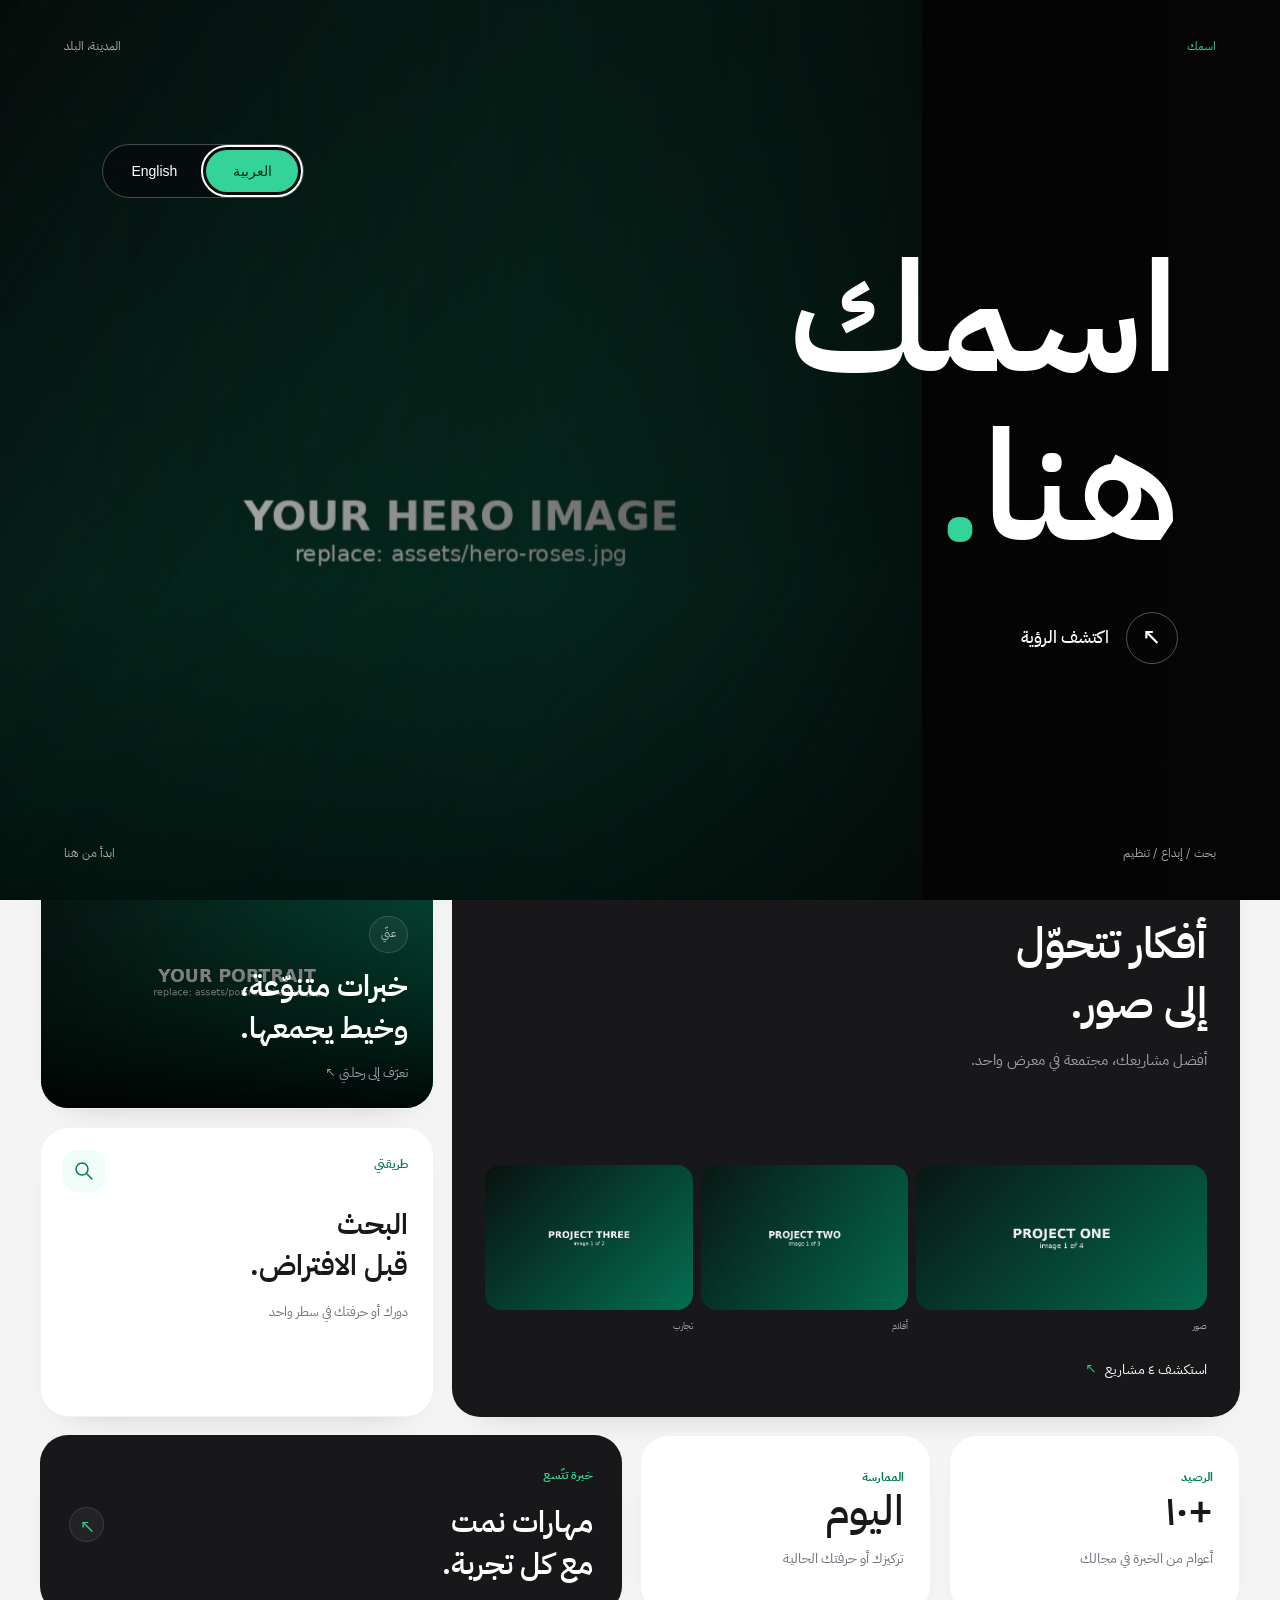
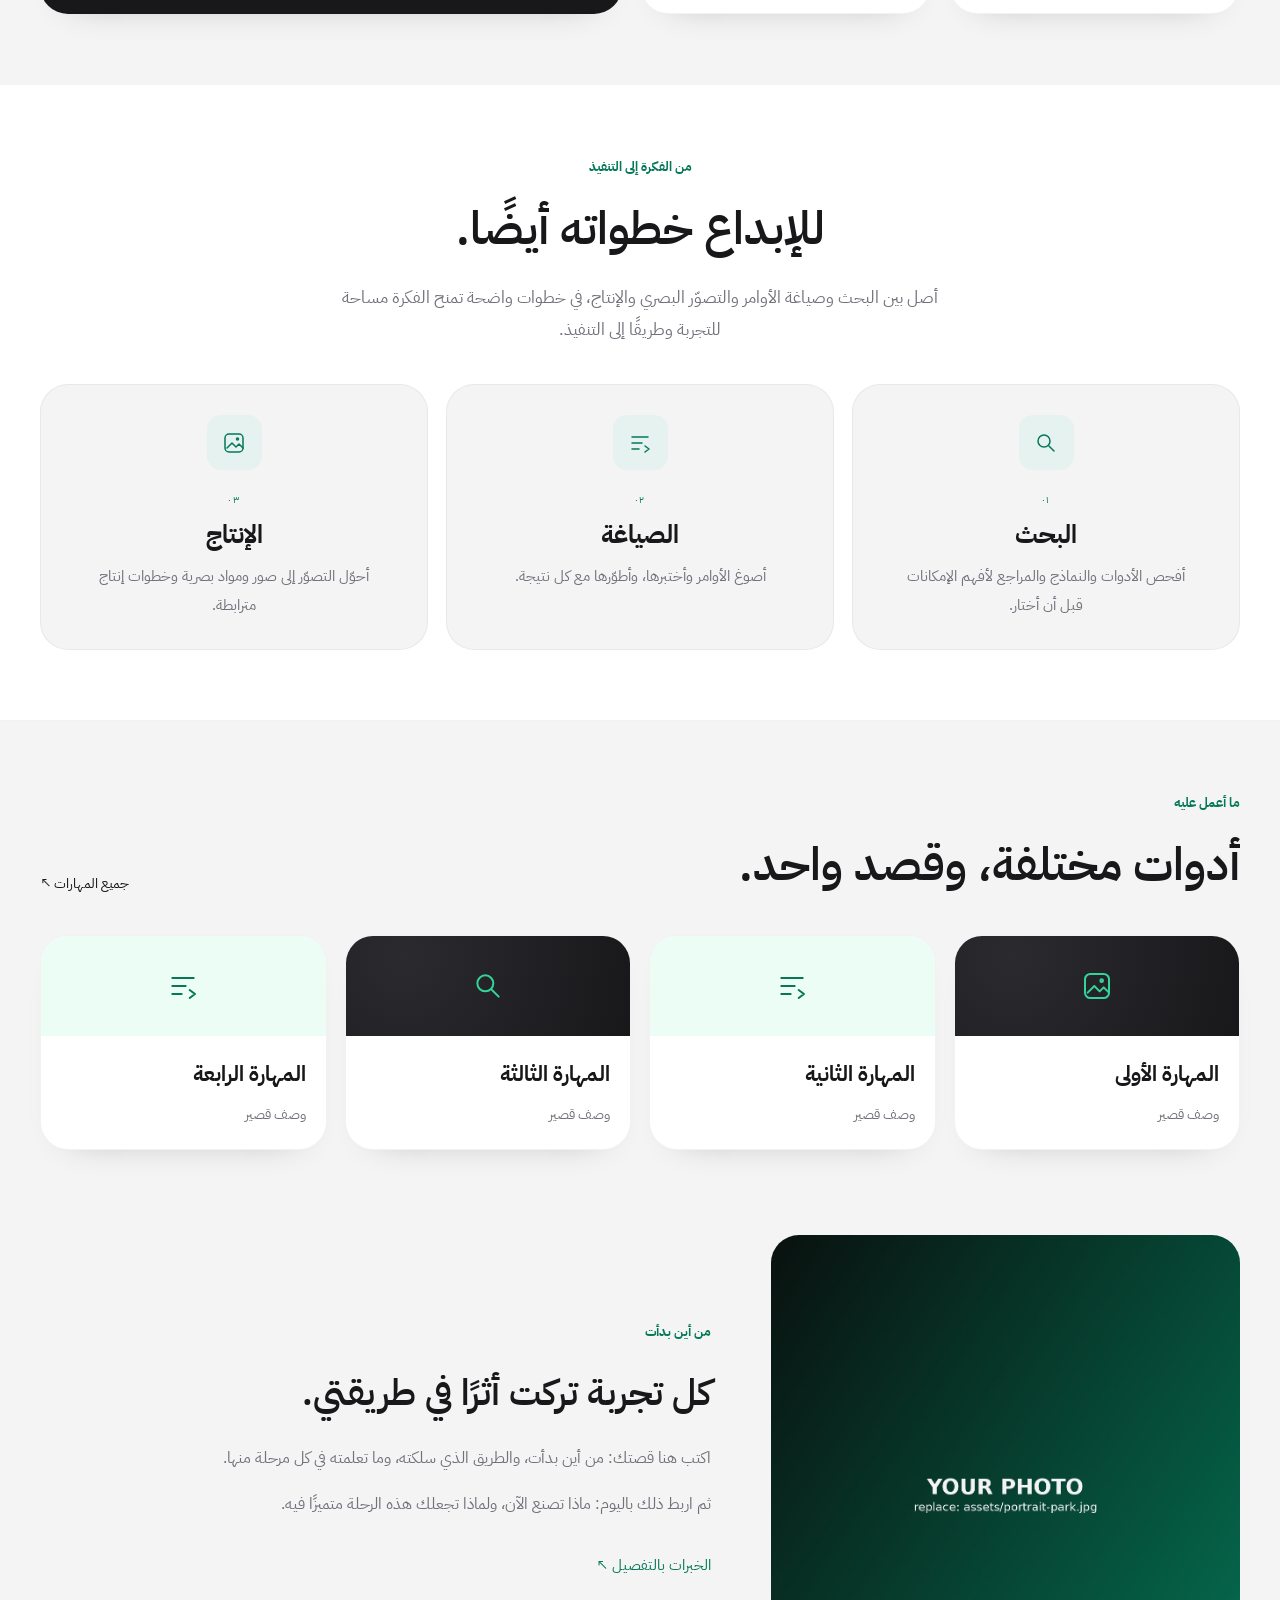
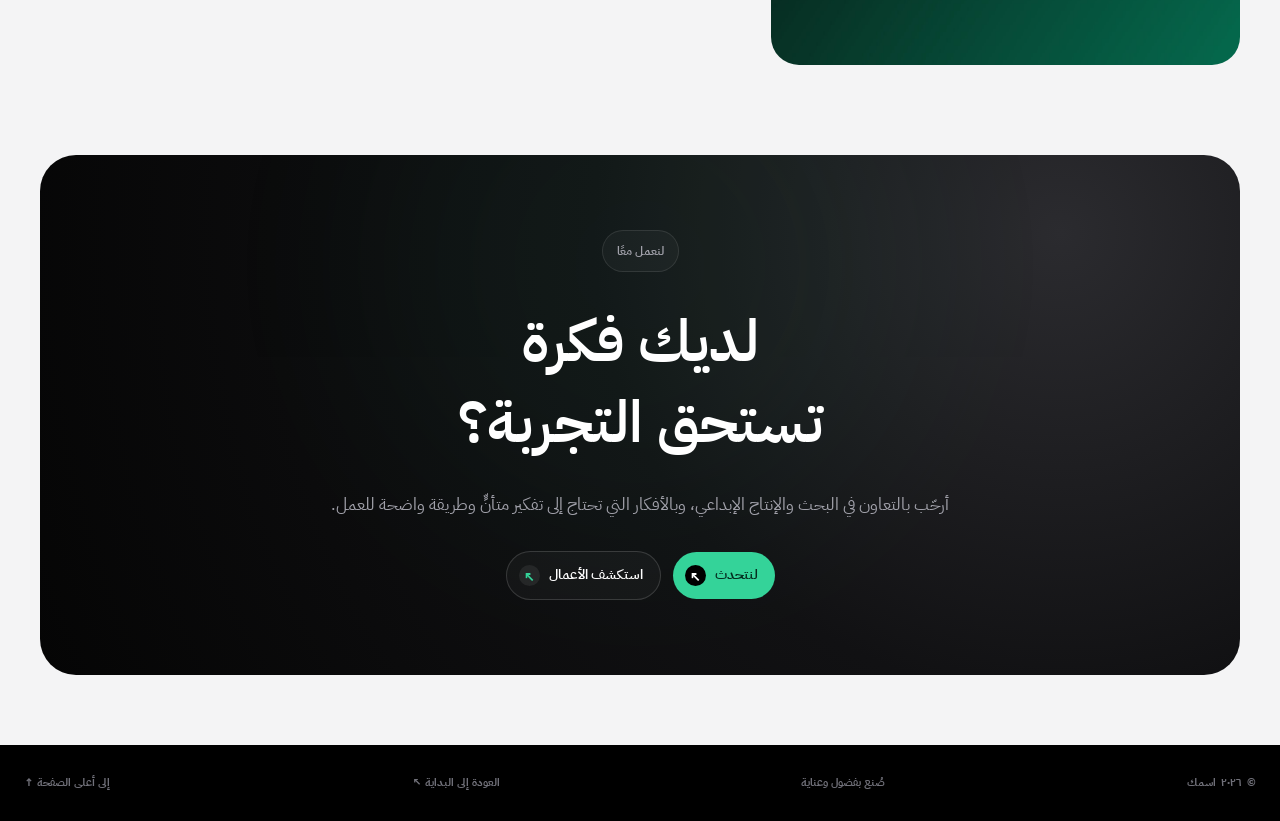
==== index-ar.html @ d3fe8794 "Portfolio template: bilingual EN/AR static portfolio site" ====
<!DOCTYPE html>

<html dir="rtl" lang="ar"><head><meta charset="utf-8"/><meta content="width=device-width,initial-scale=1" name="viewport"/><meta content="بورتفوليو اسمك — دورك أو حرفتك، من مدينتك." name="description"/><meta content="index, follow" name="robots"/><meta content="#000000" name="theme-color"/>
<!-- للتخصيص: استبدل كل روابط "your-username.github.io/portfolio-template" برابط GitHub Pages الخاص بك -->
<link href="https://your-username.github.io/portfolio-template/index-ar.html" rel="canonical"/><meta content="https://your-username.github.io/portfolio-template/index-ar.html" property="og:url"/><meta content="https://your-username.github.io/portfolio-template/assets/og-image.jpg" property="og:image"/><link href="assets/favicon.png" rel="icon" type="image/png"/><meta content="website" property="og:type"/><meta content="اسمك | بورتفوليو" property="og:title"/><meta content="وصف قصير عنك وعن عملك، يظهر في نتائج البحث ومعاينات الروابط." property="og:description"/><meta content="summary" name="twitter:card"/><title>اسمك | بورتفوليو</title><link href="https://fonts.googleapis.com" rel="preconnect"/><link crossorigin="" href="https://fonts.gstatic.com" rel="preconnect"/><link href="https://fonts.googleapis.com/css2?family=Inter:wght@300;400;500;600;700&amp;display=swap" rel="stylesheet"/><link href="styles.css" rel="stylesheet"/>
<!-- للتخصيص: البيانات المنظمة أدناه — اسمك وبريدك ومدينتك ودورك ومهاراتك -->
<script type="application/ld+json">{"@context": "https://schema.org", "@type": "Person", "name": "اسمك", "email": "mailto:you@example.com", "address": {"@type": "PostalAddress", "addressLocality": "مدينتك", "addressCountry": "CC"}, "jobTitle": "دورك أو حرفتك", "knowsAbout": ["Skill One", "Skill Two", "Skill Three"]}</script><meta content="ar_EG" property="og:locale"/><link href="arabic.css" rel="stylesheet"/><link href="index.html" hreflang="en" rel="alternate"/><link href="index-ar.html" hreflang="ar" rel="alternate"/></head><body><a class="skip" href="#main">انتقل إلى المحتوى</a><div class="grain"></div><header><nav><a class="logo" dir="ltr" href="index-ar.html">YN<span>·</span></a><div class="links"><a href="work-ar.html">الأعمال</a><a href="info-ar.html">عنّي</a></div>
<!-- للتخصيص: روابط حساباتك الأربعة على وسائل التواصل -->
<div class="social-mini"><a aria-label="فيسبوك" href="#" rel="noopener noreferrer" target="_blank"><svg aria-hidden="true" focusable="false" viewbox="0 0 24 24"><path d="M14 21v-8h3l.5-4H14V7c0-1.1.3-2 2-2h2V1.4A26 26 0 0 0 15 1c-3 0-5 1.8-5 5v3H7v4h3v8z"></path></svg></a><a aria-label="إنستغرام" href="#" rel="noopener noreferrer" target="_blank"><svg aria-hidden="true" focusable="false" viewbox="0 0 24 24"><rect fill="none" height="18" rx="5" stroke="currentColor" stroke-width="2" width="18" x="3" y="3"></rect><circle cx="12" cy="12" fill="none" r="4" stroke="currentColor" stroke-width="2"></circle><circle cx="17.5" cy="6.5" r="1.2"></circle></svg></a><a aria-label="X" href="#" rel="noopener noreferrer" target="_blank"><svg aria-hidden="true" focusable="false" viewbox="0 0 24 24"><path d="M18.9 2H22l-6.8 7.8L23.2 22h-6.3L12 14.6 5.5 22H2.3l7.8-9L2 2h6.5l4.4 6.7L18.9 2zm-1.1 18h1.7L7.5 4H5.7z"></path></svg></a><a aria-label="تيك توك" href="#" rel="noopener noreferrer" target="_blank"><svg aria-hidden="true" focusable="false" viewbox="0 0 24 24"><path d="M15 2h3c.3 2.4 1.6 3.9 4 4.2v3a8 8 0 0 1-4-1.2v7.6a6.4 6.4 0 1 1-5.5-6.3v3.2a3.2 3.2 0 1 0 2.5 3.1z"></path></svg></a></div><a aria-label="Switch to English" class="language-link" dir="ltr" href="index.html" lang="en">EN</a><a class="pill light" href="info-ar.html#contact">لنتحدث <b>↖</b></a><button aria-expanded="false" aria-label="افتح القائمة" class="menu">☰</button></nav><div class="mobile-links"><a href="index-ar.html">الرئيسية</a><a href="work-ar.html">الأعمال</a><a href="info-ar.html">عنّي والتواصل</a><a href="index.html" lang="en">English</a></div></header>
<!-- للتخصيص: شاشة البداية تعرض اسمك في سطرين — أبقِ السطرين قصيرين حتى يحافظ التصميم على شكله -->
<dialog aria-label="اختر اللغة واستكشف أعمالك" class="entry-screen" dir="rtl" lang="ar"><img alt="" class="entry-image" fetchpriority="high" src="assets/hero-roses.jpg"/><div class="entry-shade"></div><div class="entry-top"><span>اسمك</span><span>المدينة، البلد</span></div><button aria-label="اكتشف الرؤية" class="entry-button" type="button"><span class="entry-name"><span>اسمك</span><span>هنا<span class="entry-dot">.</span></span></span><span class="entry-action"><span aria-hidden="true" class="entry-circle">↖</span><span>اكتشف الرؤية</span></span></button><div class="entry-bottom"><span>بحث / إبداع / تنظيم</span><span>ابدأ من هنا</span></div><div aria-label="اختر اللغة / Choose language" class="entry-language" dir="ltr" role="group"><button aria-pressed="false" data-language="en" lang="en" type="button">English</button><button aria-pressed="true" data-language="ar" lang="ar" type="button">العربية</button></div></dialog><main class="home-page" id="main"><section class="home-hero dark-zone" id="top"><div class="home-glow"></div><div class="home-sticker sticker-left"><span class="sticker-icon"><svg aria-hidden="true" viewbox="0 0 24 24"><circle cx="10" cy="10" r="6"></circle><path d="m15 15 5 5"></path></svg></span><span>بحث<br/><b>بصري</b></span></div><div class="home-sticker sticker-right"><span class="sticker-icon"><svg aria-hidden="true" viewbox="0 0 24 24"><path d="M4 6h16M4 12h10M4 18h7m6-3 4 3-4 3"></path></svg></span><span>طرق عمل<br/><b>إبداعية</b></span></div><div class="home-hero-copy"><p class="home-eyebrow"><span></span>اسمك / المدينة، البلد</p><h1>حين تتراكم الخبرة،<br/>تتضح <i>الرؤية.</i></h1><p class="home-description">اكتب هنا نبذة قصيرة عنك: ماذا تصنع، وما الذي يهمك، ونوع العمل الذي تحب تقديمه. سطران أو ثلاثة تكفي.</p><div class="home-actions"><a class="pill accent" href="work-ar.html">شاهد الأعمال <b>↖</b></a><a class="pill home-secondary" href="info-ar.html">عنّي والتواصل <b>↖</b></a></div></div><p class="home-scroll">تعرّف أكثر <span>↓</span></p></section>
<section aria-label="نظرة على أعمالي" class="home-collection light-zone"><div class="home-bento"><a class="home-tile home-feature" href="work-ar.html"><div class="home-tile-top"><span class="home-chip">من أعمالي</span><span aria-hidden="true" class="tile-arrow">↖</span></div><h2>أفكار تتحوّل<br/>إلى صور.</h2><p>أفضل مشاريعك، مجتمعة في معرض واحد.</p><div class="home-preview"><img alt="من المشروع الأول" loading="lazy" src="assets/work/project-one/01.jpg"/><img alt="من المشروع الثاني" loading="lazy" src="assets/work/project-two/01.jpg"/><img alt="من المشروع الثالث" loading="lazy" src="assets/work/project-three/01.jpg"/><span>صور</span><span>أفلام</span><span>تجارب</span></div><span class="home-tile-link">استكشف ٤ مشاريع <span aria-hidden="true">↖</span></span></a><a class="home-tile home-portrait" href="info-ar.html"><img alt="صورتك" loading="lazy" src="assets/portrait-shadow.jpg"/><div><span class="home-chip">عنّي</span><h2>خبرات متنوّعة،<br/>وخيط يجمعها.</h2><span class="home-tile-link">تعرّف إلى رحلتي ↖</span></div></a><div class="home-tile home-method"><span class="sticker-icon"><svg aria-hidden="true" viewbox="0 0 24 24"><circle cx="10" cy="10" r="6"></circle><path d="m15 15 5 5"></path></svg></span><p class="label dark">طريقتي</p><h2>البحث<br/>قبل الافتراض.</h2><p>دورك أو حرفتك في سطر واحد</p></div></div><div class="home-mini-grid"><div class="home-tile home-mini"><span class="label dark">الرصيد</span><strong>١٠+</strong><p>أعوام من الخبرة في مجالك</p></div><div class="home-tile home-mini"><span class="label dark">الممارسة</span><strong>اليوم</strong><p>تركيزك أو حرفتك الحالية</p></div><a class="home-tile home-link-tile" href="info-ar.html#expertise"><div><p class="label">خبرة تتّسع</p><h2>مهارات نمت<br/>مع كل تجربة.</h2></div><span aria-hidden="true" class="tile-arrow">↖</span></a></div></section>
<section class="home-process light-zone" id="method"><div class="home-section-heading"><p class="label dark">من الفكرة إلى التنفيذ</p><h2>للإبداع خطواته أيضًا.</h2><p>أصل بين البحث وصياغة الأوامر والتصوّر البصري والإنتاج، في خطوات واضحة تمنح الفكرة مساحة للتجربة وطريقًا إلى التنفيذ.</p></div><div class="home-process-grid"><article class="home-tile"><span class="sticker-icon"><svg aria-hidden="true" viewbox="0 0 24 24"><circle cx="10" cy="10" r="6"></circle><path d="m15 15 5 5"></path></svg></span><span class="process-number">٠١</span><h3>البحث</h3><p>أفحص الأدوات والنماذج والمراجع لأفهم الإمكانات قبل أن أختار.</p></article><article class="home-tile"><span class="sticker-icon"><svg aria-hidden="true" viewbox="0 0 24 24"><path d="M4 6h16M4 12h10M4 18h7m6-3 4 3-4 3"></path></svg></span><span class="process-number">٠٢</span><h3>الصياغة</h3><p>أصوغ الأوامر وأختبرها، وأطوّرها مع كل نتيجة.</p></article><article class="home-tile"><span class="sticker-icon"><svg aria-hidden="true" viewbox="0 0 24 24"><rect height="18" rx="4" width="18" x="3" y="3"></rect><path d="m5 17 5-5 4 4 3-3 4 4"></path><circle cx="15.5" cy="8" r="1"></circle></svg></span><span class="process-number">٠٣</span><h3>الإنتاج</h3><p>أحوّل التصوّر إلى صور ومواد بصرية وخطوات إنتاج مترابطة.</p></article></div></section>
<section class="home-practice light-zone"><div class="home-section-heading practice-heading"><div><p class="label dark">ما أعمل عليه</p><h2>أدوات مختلفة، وقصد واحد.</h2></div><a href="info-ar.html#expertise">جميع المهارات ↖</a></div><div class="practice-grid"><a class="home-tile practice-card" href="info-ar.html#expertise"><div><svg aria-hidden="true" viewbox="0 0 24 24"><rect height="18" rx="4" width="18" x="3" y="3"></rect><path d="m5 17 5-5 4 4 3-3 4 4"></path><circle cx="15.5" cy="8" r="1"></circle></svg></div><h3>المهارة الأولى</h3><p>وصف قصير</p></a><a class="home-tile practice-card" href="info-ar.html#expertise"><div><svg aria-hidden="true" viewbox="0 0 24 24"><path d="M4 6h16M4 12h10M4 18h7m6-3 4 3-4 3"></path></svg></div><h3>المهارة الثانية</h3><p>وصف قصير</p></a><a class="home-tile practice-card" href="info-ar.html#expertise"><div><svg aria-hidden="true" viewbox="0 0 24 24"><circle cx="10" cy="10" r="6"></circle><path d="m15 15 5 5"></path></svg></div><h3>المهارة الثالثة</h3><p>وصف قصير</p></a><a class="home-tile practice-card" href="info-ar.html#expertise"><div><svg aria-hidden="true" viewbox="0 0 24 24"><path d="M4 6h16M4 12h10M4 18h7m6-3 4 3-4 3"></path></svg></div><h3>المهارة الرابعة</h3><p>وصف قصير</p></a></div></section>
<section class="home-identity light-zone"><div class="home-identity-image"><img alt="صورتك" loading="lazy" src="assets/portrait-park.jpg"/></div><div><p class="label dark">من أين بدأت</p><h2>كل تجربة تركت أثرًا في طريقتي.</h2><p>اكتب هنا قصتك: من أين بدأت، والطريق الذي سلكته، وما تعلمته في كل مرحلة منها.</p><p>ثم اربط ذلك باليوم: ماذا تصنع الآن، ولماذا تجعلك هذه الرحلة متميزًا فيه.</p><a class="home-text-link" href="info-ar.html">الخبرات بالتفصيل ↖</a></div></section>
<section class="home-contact-wrap light-zone"><div class="home-contact dark-zone"><div class="home-glow"></div><p class="home-eyebrow">لنعمل معًا</p><h2>لديك فكرة<br/>تستحق التجربة؟</h2><p>أرحّب بالتعاون في البحث والإنتاج الإبداعي، وبالأفكار التي تحتاج إلى تفكير متأنٍّ وطريقة واضحة للعمل.</p><div class="home-actions"><a class="pill accent" href="info-ar.html#contact">لنتحدث <b>↖</b></a><a class="pill home-secondary" href="work-ar.html">استكشف الأعمال <b>↖</b></a></div></div></section></main><footer><span>© <span id="year"></span> اسمك</span><span>صُنع بفضول وعناية</span><button class="replay-intro" type="button">العودة إلى البداية ↖</button><a href="#top">إلى أعلى الصفحة ↑</a></footer><script src="script.js"></script><script src="entry.js"></script><script src="locale-ar.js"></script></body></html>
---- styles.css ----
:root{--black:#000;--dark:#18181b;--light:#f4f4f5;--white:#fff;--sub:#a1a1aa;--muted:#71717a;--accent:#34d399;--border:rgba(255,255,255,.1);--font:Inter,Arial,sans-serif}*{box-sizing:border-box}html{scroll-behavior:smooth}body{margin:0;background:var(--black);font:400 15px/1.6 var(--font);color:var(--white)}a{color:inherit;text-decoration:none}.skip{position:fixed;top:-60px;left:16px;z-index:99;padding:10px;background:var(--accent);color:#000}.skip:focus{top:12px}.grain{position:fixed;inset:0;z-index:60;pointer-events:none;opacity:.15;background-image:url("data:image/svg+xml,%3Csvg viewBox='0 0 180 180' xmlns='http://www.w3.org/2000/svg'%3E%3Cfilter id='n'%3E%3CfeTurbulence type='fractalNoise' baseFrequency='.9' numOctaves='4' stitchTiles='stitch'/%3E%3C/filter%3E%3Crect width='100%25' height='100%25' filter='url(%23n)' opacity='.75'/%3E%3C/svg%3E");animation:grain .25s steps(2) infinite}@keyframes grain{50%{transform:translate(1%,1%)}}header{position:fixed;z-index:50;top:20px;left:50%;width:min(1200px,calc(100% - 32px));transform:translateX(-50%)}nav{height:62px;padding:0 10px 0 19px;border:1px solid var(--border);border-radius:999px;background:rgba(10,10,12,.6);backdrop-filter:blur(20px);display:flex;align-items:center;gap:25px;box-shadow:0 10px 40px #0004}.logo{font-size:21px;font-weight:700;letter-spacing:-.1em;margin-right:auto}.logo span{color:var(--accent)}.links{display:flex;gap:26px;font-size:12px;color:var(--sub)}.social-mini{display:flex;gap:9px}.social-mini a{width:23px;height:23px;border:1px solid var(--border);border-radius:50%;font-size:9px;display:grid;place-items:center}.pill{border-radius:999px;padding:11px 12px 11px 17px;display:inline-flex;align-items:center;gap:9px;font-size:12px;font-weight:600;transition:.3s cubic-bezier(.16,1,.3,1)}.pill b{width:21px;height:21px;border-radius:50%;display:grid;place-items:center;background:#000;color:#fff}.pill:hover{transform:scale(1.05)}.light{background:#fff;color:#000}.accent{background:var(--accent);color:#052e20}.glass{background:rgba(255,255,255,.05);border:1px solid var(--border);backdrop-filter:blur(12px);box-shadow:0 20px 50px #0005}.menu,.mobile-links{display:none}.hero{min-height:92vh;max-width:1600px;margin:16px auto;padding:126px clamp(24px,6vw,92px) 55px;border-radius:40px;position:relative;overflow:hidden;background:radial-gradient(circle at 70% 30%,#333 0,#0d0d0e 38%,#000 76%)}.hero-img{position:absolute;inset:0 0 0 auto;width:56%;height:100%;object-fit:cover;object-position:50% 27%;opacity:.82}.hero-shade{position:absolute;inset:0;background:linear-gradient(90deg,#070708 4%,rgba(7,7,8,.85) 38%,rgba(7,7,8,.1) 78%),linear-gradient(0deg,#070708 0%,transparent 45%)}.label{position:relative;margin:0 0 23px;font-size:10px;font-weight:700;letter-spacing:.2em;color:var(--accent)}.label.dark{color:#047857}.hero-copy{position:relative;max-width:720px;margin-top:18vh}.hero h1,h2{font-weight:600;letter-spacing:-.06em;line-height:1.05;margin:0}.hero h1{font-size:clamp(56px,7.7vw,124px)}.hero h1 i{font-style:normal;color:var(--accent)}.hero-copy>p{max-width:450px;margin:30px 0;color:var(--sub);font-size:16px}.hero-actions{display:flex;gap:10px}.hero-data{position:absolute;right:4%;bottom:42px;width:260px;border-radius:24px;padding:18px}.hero-data .status{font-size:9px;letter-spacing:.16em;color:var(--accent)}.hero-data div{padding-top:17px;margin-top:14px;border-top:1px solid var(--border);display:flex;justify-content:space-between;align-items:end}.hero-data strong{font-size:30px;letter-spacing:-.07em}.hero-data small{width:115px;color:var(--sub);font-size:10px;line-height:1.3}.ghost{position:absolute;right:29%;bottom:-15%;margin:0;font-size:clamp(140px,22vw,360px);font-weight:700;line-height:1;letter-spacing:-.11em;color:#ffffff08;pointer-events:none}.chapter{padding:160px max(32px,calc((100vw - 1400px)/2));position:relative}.light-zone{background:var(--light);color:#18181b}.dark-zone{background:radial-gradient(circle at 85% 15%,#2b2b2f 0,#111113 42%,#050505 100%)}h2{font-size:clamp(46px,6vw,88px)}.intro{display:grid;grid-template-columns:1.05fr .8fr;gap:9vw;overflow:hidden}.copy{font-size:18px;color:#52525b;padding-top:18px}.photo{margin:80px 0 0;grid-column:1;border-radius:32px;overflow:hidden;height:530px}.photo img,.timeline-photo img,.ai-pic img,.poster>img,.project-card img,.contact>img{width:100%;height:100%;display:block;object-fit:cover}.photo-park img{object-position:center 40%}.snapshot{align-self:end;margin:80px 0 0 -6vw;min-width:360px;padding:30px;border-radius:24px;background:#18181b;color:#fff;z-index:1}.glass-dark{box-shadow:0 25px 70px #0003}.snapshot p{display:grid;grid-template-columns:100px 1fr;padding:15px 0;margin:0;border-top:1px solid #ffffff16;font-size:13px}.snapshot b{color:var(--accent);font-size:10px;letter-spacing:.14em}.journey{overflow:hidden}.section-head{max-width:640px}.section-head>p:last-child{color:var(--sub);max-width:430px;margin-top:25px}.timeline{position:relative;margin-top:80px;max-width:920px}.timeline:before{content:"";position:absolute;left:90px;top:0;bottom:0;width:1px;background:linear-gradient(var(--accent),transparent)}.milestone{position:relative;padding:0 0 24px;margin-bottom:24px;border-bottom:1px solid var(--border)}.milestone summary{list-style:none;display:grid;grid-template-columns:150px 1fr 20px;align-items:center;gap:20px;cursor:pointer}.milestone summary::-webkit-details-marker{display:none}.milestone time{font-size:10px;font-weight:700;letter-spacing:.16em;color:var(--accent)}.milestone summary span{font-weight:600}.milestone summary i{font-weight:400;font-style:normal;color:var(--sub)}.milestone summary b{font-size:20px;font-weight:300;transition:.3s}.milestone[open] summary b{transform:rotate(45deg)}.milestone div{padding:19px 35px 0 170px;color:var(--sub);font-size:13px}.milestone em{display:block;margin-top:12px;color:#fff;font-size:10px;font-style:normal;letter-spacing:.08em}.timeline-photo{position:absolute;right:-3vw;top:220px;width:310px;height:420px;border-radius:32px;overflow:hidden;transform:rotate(4deg);box-shadow:0 25px 60px #0009}.transform{display:grid;grid-template-columns:.9fr 1.2fr;gap:7vw}.workflow{display:flex;flex-wrap:wrap;align-content:center;gap:10px}.workflow span,.workflow b{padding:10px 14px;border-radius:999px;background:#fff;border:1px solid #e4e4e7;font-size:12px;font-weight:500}.workflow b{border-color:#6ee7b7;background:#ecfdf5;color:#065f46}.workflow i{font-style:normal;color:#71717a}.portrait-strip{grid-column:1/-1;display:grid;grid-template-columns:1.15fr .85fr .85fr;gap:18px;margin-top:80px}.portrait-strip img{width:100%;height:380px;object-fit:cover;border-radius:32px;filter:saturate(.78)}.portrait-strip img:first-child{object-position:center 20%}.ai{display:grid;grid-template-columns:1fr 1fr;gap:6vw;overflow:hidden}.ai-intro{grid-column:1/-1;max-width:850px}.ai-intro>p:last-child{max-width:600px;color:var(--sub);margin-top:25px}.nodes{display:grid;grid-template-columns:1fr 1fr;gap:12px}.nodes article{border-radius:24px;padding:23px;min-height:180px}.nodes b{color:var(--accent);font-size:11px}.nodes h3{font-size:22px;margin:46px 0 7px;letter-spacing:-.05em}.nodes p{color:var(--sub);font-size:12px}.ai-pic{margin:0;height:420px;border-radius:32px;overflow:hidden}.skills h2{margin-bottom:70px}.skill-grid{display:grid;grid-template-columns:repeat(4,1fr);gap:10px}.skill-grid article{padding:20px;border-radius:24px;background:#fff;min-height:155px;display:flex;flex-direction:column;transition:.3s}.skill-grid article:hover{transform:translateY(-6px);box-shadow:0 16px 35px #0002}.skill-grid span{font-size:10px;color:#047857;letter-spacing:.12em}.skill-grid b{margin-top:auto;font-size:15px;letter-spacing:-.04em}.skill-grid i{height:4px;margin-top:14px;background:linear-gradient(90deg,var(--accent) 78%,#e4e4e7 78%);border-radius:8px}.projects{overflow:hidden}.project-grid{display:grid;grid-template-columns:1.2fr .8fr;gap:18px}.poster,.project-card{min-height:580px;border-radius:32px;overflow:hidden;position:relative}.poster>img{transition:1s}.poster:hover>img{transform:scale(1.05)}.poster .glass{position:absolute;left:22px;right:22px;bottom:22px;padding:24px;border-radius:24px}.poster span,.project-card span{font-size:10px;letter-spacing:.15em;color:var(--accent)}.poster h2{font-size:53px;margin:10px 0}.poster p{margin:0;color:var(--sub);max-width:520px;font-size:13px}.project-card{background:#242426}.project-card>img{height:46%;object-position:center 22%;transition:1s}.project-card:hover>img{transform:scale(1.05)}.project-card>div{padding:27px}.project-card h3{font-size:30px;letter-spacing:-.06em;margin:25px 0 11px}.project-card p{color:var(--sub);font-size:13px}.project-card .pill{margin-top:19px}.experience-grid{margin-top:65px;display:grid;grid-template-columns:repeat(4,1fr);gap:10px}.experience-grid article{min-height:210px;padding:20px;border-radius:24px;background:#fff;display:flex;flex-direction:column}.experience-grid span{font-size:10px;letter-spacing:.12em;color:#047857}.experience-grid b{font-size:15px;letter-spacing:-.03em;margin:auto 0 8px}.experience-grid p{color:#71717a;margin:0;font-size:12px}.toolbox{display:grid;grid-template-columns:.8fr 1.2fr;gap:7vw}.tool-list p{padding:18px 0;margin:0;border-top:1px solid var(--border);font-size:17px}.tool-list span{display:block;margin-bottom:8px;font-size:9px;letter-spacing:.16em;color:var(--accent)}.credentials{grid-column:1/-1;display:grid;grid-template-columns:repeat(3,1fr);gap:15px;margin-top:80px}.credentials div{padding:22px;border:1px solid var(--border);border-radius:24px;background:#ffffff06}.credentials span{display:block;font-size:10px;letter-spacing:.15em;color:var(--accent);margin-bottom:38px}.credentials b{display:block;font-size:16px;letter-spacing:-.04em}.credentials p{font-size:12px;color:var(--sub);margin-bottom:0}.contact{height:760px;max-width:1600px;margin:16px auto;position:relative;overflow:hidden;border-radius:40px}.contact>img{position:absolute;inset:0;object-position:center 22%}.contact-shade{position:absolute;inset:0;background:linear-gradient(90deg,#050505 15%,#000a 55%,transparent)}.contact-card{position:absolute;left:7%;top:50%;transform:translateY(-50%);width:min(590px,84%);padding:38px;border-radius:32px}.contact-card h2{font-size:clamp(38px,5vw,67px)}.contact-card>p:not(.label){color:var(--sub);max-width:430px}.socials{display:flex;flex-wrap:wrap;gap:16px;margin-top:35px}.socials a{color:var(--sub);font-size:12px;transition:.3s}.socials a:hover{color:var(--accent)}footer{padding:28px max(24px,calc((100vw - 1400px)/2));display:flex;justify-content:space-between;color:var(--muted);font-size:9px;font-weight:700;letter-spacing:.15em}.reveal{opacity:0;transform:translateY(20px);transition:opacity .8s cubic-bezier(.16,1,.3,1),transform .8s cubic-bezier(.16,1,.3,1)}.reveal.show{opacity:1;transform:none}@media(max-width:850px){header{top:12px}.links,.social-mini,nav>.pill{display:none}.menu{display:block;background:transparent;border:0;color:#fff;font-size:19px}.mobile-links{display:none;margin-top:8px;padding:15px 22px;border-radius:24px;background:#151517eF;border:1px solid var(--border);backdrop-filter:blur(20px)}.mobile-links.open{display:flex;flex-direction:column;gap:14px;font-size:13px}.hero{min-height:780px;margin:8px;border-radius:28px;padding:105px 24px 32px}.hero-img{width:100%;opacity:.62}.hero-shade{background:linear-gradient(90deg,#070708d9 0%,#07070866 90%),linear-gradient(0deg,#070708 3%,transparent 64%)}.hero-copy{margin-top:16vh}.hero h1{font-size:clamp(48px,13vw,76px)}.hero-data{right:20px;bottom:25px;width:230px}.ghost{right:0}.chapter{padding:92px 24px}.intro,.transform,.ai,.toolbox{grid-template-columns:1fr;gap:45px}.photo{grid-column:auto;margin:0;height:430px}.snapshot{margin:0;min-width:0}.timeline{margin-top:48px}.timeline:before{left:0}.milestone summary{grid-template-columns:1fr 20px;gap:12px}.milestone time{grid-column:1/-1}.milestone div{padding:16px 0 0;font-size:12px}.timeline-photo{display:none}.portrait-strip{grid-template-columns:1fr 1fr;margin-top:30px}.portrait-strip img{height:240px}.portrait-strip img:first-child{grid-column:1/-1}.nodes{grid-template-columns:1fr 1fr}.ai-pic{height:350px}.skill-grid,.experience-grid{grid-template-columns:1fr 1fr}.project-grid{grid-template-columns:1fr}.poster,.project-card{min-height:510px}.tool-list{grid-row:2}.credentials{grid-template-columns:1fr;margin-top:10px}.contact{height:690px;margin:8px;border-radius:28px}.contact>img{object-position:65% 25%}.contact-shade{background:linear-gradient(90deg,#050505ee 0%,#0006 100%)}.contact-card{left:8%;padding:25px}footer{gap:12px;flex-wrap:wrap;padding:25px 24px}}@media(prefers-reduced-motion:reduce){*{scroll-behavior:auto!important;transition:none!important;animation:none!important}.reveal{opacity:1;transform:none}}
/* SELECTED AI WORK */

.ai-work-header {
  max-width: 760px;
}

.ai-work-header > p:last-child {
  max-width: 520px;
  margin-top: 25px;
  color: #52525b;
  font-size: 16px;
}

.ai-work-group {
  margin-top: 100px;
}

.ai-work-group-head {
  display: grid;
  grid-template-columns: 70px 1fr;
  gap: 10px 25px;
  align-items: start;
  margin-bottom: 30px;
  padding-bottom: 20px;
  border-bottom: 1px solid #d4d4d8;
}

.ai-work-group-head span {
  grid-row: span 2;
  font-size: 10px;
  font-weight: 700;
  letter-spacing: .15em;
  color: #047857;
  padding-top: 8px;
}

.ai-work-group-head h3 {
  margin: 0;
  font-size: 30px;
  font-weight: 600;
  letter-spacing: -.05em;
}

.ai-work-group-head p {
  margin: 0;
  max-width: 520px;
  color: #71717a;
  font-size: 13px;
}


/* VIDEO GRID */

.video-grid {
  display: grid;
  grid-template-columns: repeat(2, 1fr);
  gap: 18px;
}

.video-grid video {
  width: 100%;
  aspect-ratio: 16 / 9;
  display: block;
  object-fit: cover;
  border-radius: 24px;
  background: #18181b;
}


/* IMAGE GRIDS */

.ai-image-grid {
  display: grid;
  gap: 16px;
}

.film-grid {
  grid-template-columns: repeat(3, 1fr);
}

.experiments-grid {
  grid-template-columns: repeat(5, 1fr);
}

.ai-image-grid img {
  width: 100%;
  height: 100%;
  display: block;
  object-fit: cover;
  border-radius: 20px;
  transition: transform .4s cubic-bezier(.16, 1, .3, 1);
}

.ai-image-grid img:hover {
  transform: scale(1.03);
}

.film-grid img {
  aspect-ratio: 16 / 10;
}

.experiments-grid img {
  aspect-ratio: 1 / 1;
}


/* MOBILE */

@media (max-width: 850px) {

  .ai-work-group {
    margin-top: 70px;
  }

  .ai-work-group-head {
    grid-template-columns: 1fr;
    gap: 8px;
  }

  .ai-work-group-head span {
    grid-row: auto;
    padding-top: 0;
  }

  .video-grid {
    grid-template-columns: 1fr;
  }

  .film-grid {
    grid-template-columns: 1fr 1fr;
  }

  .experiments-grid {
    grid-template-columns: 1fr 1fr;
  }

}

/* MULTI-PAGE */
.projects .section-head{margin-bottom:70px}
@media(max-width:850px){.projects .section-head{margin-bottom:48px}}

/* MOBILE HERO FIX: keep the data card clear of the intro copy */
@media(max-width:850px){.hero-data{position:static;width:auto;margin-top:36px}}


/* WORK GALLERY: one group per project */
.work-masonry{columns:3 280px;column-gap:16px}
.work-masonry>img,.work-masonry>video{width:100%;height:auto;display:block;margin:0 0 16px;break-inside:avoid;border-radius:20px;background:#18181b}
.work-masonry>img{transition:transform .4s cubic-bezier(.16,1,.3,1)}
.work-masonry>img:hover{transform:scale(1.02)}
@media(max-width:850px){.work-masonry{columns:2 140px;column-gap:10px}.work-masonry>img,.work-masonry>video{margin-bottom:10px;border-radius:14px}}

/* Round 2: shared social icons and combined expertise section */
.social-mini svg{width:12px;height:12px;fill:currentColor;display:block}
.expertise .skill-grid{grid-column:1/-1}
@media(max-width:850px){nav{gap:18px}.social-mini{display:flex;gap:9px}}

/* BENTO PROJECT GALLERY */
.work-intro{padding-top:175px;padding-bottom:0;text-align:center}
.work-intro h1{font-size:clamp(58px,7.7vw,112px);font-weight:600;line-height:1.02;letter-spacing:-.065em;margin:0}
.work-intro h1 span{color:var(--accent)}
.work-lead{color:var(--sub);margin:28px auto;max-width:560px;font-size:16px}
.work-index{display:flex;justify-content:space-between;gap:18px;border-top:1px solid var(--border);padding:24px 0;margin-top:85px;font-size:9px;letter-spacing:.16em;color:var(--sub)}
.bento-section{padding-top:54px;padding-bottom:70px;scroll-margin-top:90px}
.bento-heading{display:flex;align-items:center;justify-content:space-between;gap:20px;margin-bottom:27px}
.bento-heading .label{margin:0}.bento-heading>p:last-child{font-size:12px;color:#71717a;margin:0}
.bento-grid{display:grid;grid-auto-flow:dense;grid-template-columns:repeat(3,minmax(0,1fr));grid-auto-rows:310px;gap:18px}
.bento-card{position:relative;isolation:isolate;display:block;overflow:hidden;min-width:0;border-radius:28px;background:var(--dark);color:var(--white);border:1px solid #0001;box-shadow:0 15px 35px -24px #0008;transition:transform .45s cubic-bezier(.34,1.56,.64,1),box-shadow .4s;outline-offset:5px}
.bento-feature{grid-column:span 2;grid-row:span 2}.bento-wide{grid-column:span 2}
.bento-card>img{width:100%;height:100%;display:block;object-fit:cover;transition:transform .7s cubic-bezier(.16,1,.3,1)}
.bento-scrim{position:absolute;inset:0;background:linear-gradient(180deg,#0005 0%,transparent 35%,#0004 60%,#000e 100%);pointer-events:none}
.bento-type{position:absolute;top:22px;left:22px;background:#1010128c;backdrop-filter:blur(12px);border:1px solid var(--border);border-radius:999px;padding:7px 12px;font-size:10px;letter-spacing:.04em}
.bento-open{position:absolute;top:22px;right:22px;width:34px;height:34px;border-radius:50%;background:#1010128c;border:1px solid #fff4;backdrop-filter:blur(12px);display:grid;place-items:center;font-size:15px}
.bento-caption{position:absolute;left:24px;right:24px;bottom:22px}.bento-caption>span{font-size:9px;letter-spacing:.14em;color:#ffffffb3}.bento-caption h2{font-size:32px;letter-spacing:-.05em;margin:7px 0 9px;line-height:1.05}.bento-feature h2{font-size:clamp(42px,5vw,70px)}.bento-caption p{margin:0;font-size:11px;color:#ffffffb3}.bento-caption p span{color:var(--accent);margin-left:6px}
.bento-card:focus-visible{outline:3px solid #047857}.bento-card[aria-busy=true] .bento-open{animation:gallery-pulse .7s infinite alternate}
@media(hover:hover) and (prefers-reduced-motion:no-preference){.bento-card:hover{transform:translateY(-6px) rotate(-.6deg);box-shadow:0 25px 45px -22px #0006;z-index:2}.bento-card:hover>img{transform:scale(1.035)}}
.gallery-end{display:flex;align-items:center;justify-content:space-between;border-top:1px solid #d4d4d8;margin-top:50px;padding-top:30px}.gallery-end p{font-size:22px;letter-spacing:-.04em;margin:0}
.viewer-open{overflow:hidden}.project-viewer{padding:28px;width:min(1150px,calc(100vw - 40px));max-height:calc(100dvh - 40px);border:1px solid var(--border);border-radius:28px;background:#111113;color:var(--white);box-shadow:0 25px 90px #0009;overscroll-behavior:contain}.project-viewer::backdrop{background:#000d;backdrop-filter:blur(12px)}.project-viewer[open]{animation:viewer-in .25s ease-out}.viewer-head{display:flex;align-items:center;justify-content:space-between;gap:20px}.viewer-head .label{margin-bottom:8px}.viewer-head h2{font-size:32px;letter-spacing:-.05em}.viewer-close,.viewer-toolbar button{font:inherit;color:#fff;background:#ffffff0d;border:1px solid #ffffff26;border-radius:50%;width:44px;height:44px;cursor:pointer;flex-shrink:0}.viewer-close:hover,.viewer-toolbar button:not(:disabled):hover{border-color:var(--accent);color:var(--accent)}#viewer-description{font-size:12px;color:var(--sub);max-width:760px;margin:16px 0 22px}.viewer-stage{position:relative;min-height:220px;background:#000;border-radius:18px;overflow:hidden}.viewer-media{display:flex;align-items:center;justify-content:center;min-height:220px}.viewer-media img,.viewer-media video{display:block;width:100%;height:min(60vh,650px);object-fit:contain}.viewer-loading{position:absolute;top:50%;left:50%;transform:translate(-50%,-50%);z-index:1;color:var(--accent);font-size:12px;pointer-events:none;display:none}.viewer-stage[aria-busy=true] .viewer-loading{display:block;animation:gallery-pulse .8s infinite alternate}.viewer-stage[aria-busy=true] .viewer-media{opacity:.25}.viewer-error{font-size:13px;color:var(--sub);padding:0 20px 20px}.viewer-error a{color:var(--accent)}.viewer-toolbar{display:flex;align-items:center;justify-content:center;gap:24px;margin-top:18px}.viewer-count{font-size:11px;letter-spacing:.15em;min-width:70px;text-align:center;color:var(--sub)}.viewer-toolbar button:disabled{opacity:.25;cursor:default}.project-viewer button:focus-visible{outline:2px solid var(--accent);outline-offset:3px}
@keyframes gallery-pulse{to{opacity:.35}}@keyframes viewer-in{from{opacity:0;transform:translateY(12px)}to{opacity:1;transform:none}}
@media(max-width:850px){.work-intro{padding-top:135px;padding-bottom:0}.work-intro h1{font-size:clamp(48px,9vw,76px)}.work-lead{font-size:14px}.work-index{margin-top:56px;font-size:8px;gap:12px}.work-index span:last-child{display:none}.bento-section{padding-top:30px;padding-bottom:45px}.bento-heading{align-items:flex-start;flex-direction:column;gap:10px}.bento-grid{grid-template-columns:repeat(2,minmax(0,1fr));grid-auto-rows:290px;gap:14px}.bento-feature{grid-row:span 1}.bento-wide{grid-column:span 2}.bento-caption h2{font-size:28px}.bento-feature h2{font-size:42px}.gallery-end p{font-size:19px}}
@media(max-width:540px){.bento-grid{grid-template-columns:1fr;grid-auto-rows:340px}.bento-feature,.bento-wide{grid-column:auto;grid-row:auto}.bento-feature{min-height:400px;grid-row:span 1}.bento-grid{grid-auto-rows:auto}.bento-card{height:340px}.bento-feature{height:400px}.bento-caption h2{font-size:34px}.bento-type{top:20px;left:20px}.project-viewer{padding:18px;width:calc(100vw - 16px);max-height:calc(100dvh - 16px);border-radius:24px}.viewer-head h2{font-size:27px}.viewer-head .label{font-size:9px}.viewer-media img,.viewer-media video{height:48vh}.viewer-close{width:42px;height:42px}.gallery-end{gap:15px}.gallery-end .pill{white-space:nowrap}.work-index{letter-spacing:.12em}}
@media(prefers-reduced-motion:reduce){.project-viewer[open],.viewer-loading,.bento-card[aria-busy=true] .bento-open{animation:none}}

/* HOME: image-led entry, centered hero and portfolio bento */
.entry-open{overflow:hidden}.entry-screen{position:fixed;inset:0;width:100%;height:100%;max-width:none;max-height:none;margin:0;padding:0;border:0;background:var(--black);color:#fff;overflow:hidden;isolation:isolate}.entry-screen::backdrop{background:#000}.entry-image{position:absolute;right:0;top:0;width:72%;height:100%;object-fit:cover;object-position:center 35%;opacity:.85;animation:entry-image-in 1.6s cubic-bezier(.16,1,.3,1) both}.entry-shade{position:absolute;inset:0;background:linear-gradient(90deg,#050505 0%,#050505e6 22%,#05050566 58%,#0001),linear-gradient(0deg,#0008,transparent 35%)}.entry-top,.entry-bottom{position:absolute;left:5%;right:5%;display:flex;justify-content:space-between;gap:20px;font-size:9px;letter-spacing:.18em;color:#ffffffa6}.entry-top{top:35px}.entry-bottom{bottom:35px}.entry-top span:first-child{color:var(--accent)}.entry-button{position:absolute;top:50%;left:8%;transform:translate(var(--entry-x,0px),calc(-50% + var(--entry-y,0px)));text-align:left;background:none;color:#fff;border:0;padding:0;cursor:pointer;transition:transform .8s cubic-bezier(.16,1,.3,1);font-family:var(--font)}.entry-name{display:flex;flex-direction:column;font-size:clamp(88px,14vw,220px);font-weight:600;letter-spacing:-.075em;line-height:.83}.entry-name>span{display:block;animation:entry-type-in 1.1s cubic-bezier(.16,1,.3,1) both}.entry-name>span:last-child{animation-delay:.08s}.entry-dot{color:var(--accent)}.entry-action{display:flex;align-items:center;gap:17px;margin-top:38px;font-size:10px;font-weight:500;letter-spacing:.18em}.entry-circle{display:grid;place-items:center;width:52px;height:52px;border:1px solid #ffffff4d;border-radius:50%;font-size:24px;letter-spacing:0;transition:.45s cubic-bezier(.34,1.56,.64,1);animation:entry-breathe 3s ease-in-out infinite}.entry-button:hover .entry-circle,.entry-button:focus-visible .entry-circle{background:var(--accent);color:#000;border-color:var(--accent);transform:rotate(45deg);animation:none}.entry-button:focus-visible{outline:none}.entry-button:focus-visible .entry-circle{outline:2px solid var(--accent);outline-offset:5px}.entry-leaving{animation:entry-away .65s cubic-bezier(.76,0,.24,1) forwards}.entry-leaving .entry-image{animation:none;transform:scale(1.04);transition:.65s}.entry-leaving .entry-button{opacity:0;transition:opacity .3s}
.home-hero{position:relative;overflow:hidden;text-align:center;padding:175px 24px 50px;min-height:740px;display:flex;flex-direction:column;justify-content:center;align-items:center}.home-hero-copy{max-width:1000px;position:relative;z-index:1}.home-eyebrow{display:inline-flex;align-items:center;gap:9px;font-size:9px;font-weight:600;letter-spacing:.15em;background:#ffffff08;border:1px solid var(--border);border-radius:999px;padding:9px 14px;color:var(--sub);margin:0 0 30px}.home-eyebrow>span{width:5px;height:5px;border-radius:50%;background:var(--accent)}.home-hero h1{font-size:clamp(54px,6.7vw,98px);font-weight:600;line-height:1.04;letter-spacing:-.065em;margin:0}.home-hero h1 i{position:relative;font-style:normal;white-space:nowrap}.home-hero h1 i:after{content:"";position:absolute;bottom:.05em;left:0;right:0;height:.13em;border-radius:4px;background:var(--accent);z-index:-1;transform:rotate(-1.5deg);opacity:.8}.home-description{font-size:16px;color:var(--sub);max-width:540px;margin:28px auto 30px}.home-actions{display:flex;align-items:center;justify-content:center;gap:12px;flex-wrap:wrap}.home-secondary{border:1px solid #ffffff26;color:#fff;background:#ffffff08}.home-secondary b{background:#ffffff12;color:var(--accent)}.home-glow{position:absolute;width:550px;height:550px;left:50%;top:0;transform:translate(-50%,-30%);border-radius:50%;background:var(--accent);opacity:.045;filter:blur(100px);pointer-events:none}.home-sticker{position:absolute;display:flex;align-items:center;gap:12px;padding:17px 20px;background:#1c1c1f;border:1px solid #ffffff1a;border-radius:20px;box-shadow:0 18px 45px #0004;font-size:11px;line-height:1.4;color:var(--sub);z-index:2;pointer-events:none}.home-sticker b{font-weight:500;color:#fff}.sticker-left{left:5%;top:255px;transform:rotate(-7deg)}.sticker-right{right:4%;top:390px;transform:rotate(6deg)}.sticker-icon{display:grid;place-items:center;flex-shrink:0;background:#34d39912;color:var(--accent);border-radius:14px;width:42px;height:42px}.sticker-icon svg,.practice-card svg{width:24px;height:24px;fill:none;stroke:currentColor;stroke-width:1.5;stroke-linecap:round;stroke-linejoin:round}.home-scroll{font-size:8px;letter-spacing:.18em;color:var(--muted);margin:55px 0 0}.home-scroll span{margin-left:12px;color:var(--accent)}
.home-collection,.home-process,.home-practice,.home-identity,.home-contact-wrap{padding:70px max(24px,calc((100vw - 1200px)/2))}.home-collection{padding-top:55px}.home-bento{display:grid;grid-template-columns:2fr 1fr;grid-template-rows:260px 260px;gap:18px}.home-tile{border:1px solid #0000000d;border-radius:28px;overflow:hidden;background:#fff;box-shadow:0 16px 35px -30px #0005}.home-feature{grid-row:span 2;padding:32px;display:flex;flex-direction:column;background:var(--dark);color:#fff}.home-tile-top{display:flex;justify-content:space-between;align-items:center;margin-bottom:25px}.home-chip{display:inline-block;font-size:8px;letter-spacing:.12em;padding:7px 11px;border-radius:999px;background:#ffffff0d;border:1px solid #ffffff26;color:#ffffffb3}.tile-arrow{display:grid;place-items:center;border-radius:50%;width:35px;height:35px;background:#ffffff0d;color:var(--accent);border:1px solid var(--border);font-size:20px;flex-shrink:0}.home-feature h2{font-size:46px;line-height:1.03}.home-feature>p{font-size:12px;max-width:360px;color:var(--sub);margin:15px 0 22px}.home-preview{display:grid;grid-template-columns:1.4fr 1fr 1fr;gap:8px;margin-top:auto}.home-preview img{width:100%;height:150px;object-fit:cover;border-radius:16px}.home-preview>span{font-size:7px;letter-spacing:.08em;color:var(--sub)}.home-tile-link{display:block;margin-top:22px;font-size:11px}.home-feature .home-tile-link>span{color:var(--accent);margin-left:6px}.home-portrait{position:relative;color:#fff}.home-portrait>img{width:100%;height:100%;object-fit:cover;object-position:50% 35%;transition:transform .6s}.home-portrait:after{content:"";position:absolute;inset:0;background:linear-gradient(0deg,#000e,transparent 95%)}.home-portrait>div{position:absolute;left:25px;bottom:22px;z-index:1}.home-portrait .home-chip{margin-bottom:12px}.home-portrait h2{font-size:32px}.home-portrait .home-tile-link{margin-top:12px;font-size:10px;color:var(--sub)}.home-method{position:relative;padding:25px}.home-method>.sticker-icon{position:absolute;right:22px;top:22px;color:#047857}.home-method .label{font-size:8px;margin:0 0 42px}.home-method h2{font-size:31px;line-height:1.1}.home-method>p:last-child{color:#71717a;font-size:11px;margin-bottom:0}.home-mini-grid{display:grid;grid-template-columns:1fr 1fr 2fr;gap:18px;margin-top:18px}.home-mini{padding:26px}.home-mini .label{font-size:8px;margin:0 0 22px}.home-mini strong{display:block;font-size:46px;font-weight:500;letter-spacing:-.065em;line-height:1}.home-mini>p:last-child{font-size:11px;color:#71717a;max-width:170px;margin-bottom:0}.home-link-tile{padding:28px;background:var(--dark);color:#fff;display:flex;align-items:center;justify-content:space-between;gap:20px}.home-link-tile .label{font-size:8px;margin:0 0 15px}.home-link-tile h2{font-size:30px}
.home-process{background:#fff;border-block:1px solid #0000000d}.home-section-heading{max-width:650px;text-align:center;margin:0 auto 38px}.home-section-heading .label{margin-bottom:17px}.home-section-heading h2{font-size:clamp(36px,4vw,54px)}.home-section-heading>p:last-child{font-size:14px;color:#71717a;max-width:490px;margin:20px auto 0}.home-process-grid{display:grid;grid-template-columns:repeat(3,1fr);gap:18px}.home-process-grid article{background:var(--light);padding:30px;text-align:center;box-shadow:none}.home-process-grid .sticker-icon{margin:0 auto 20px;color:#047857;width:55px;height:55px}.process-number{display:block;font-size:10px;letter-spacing:.15em;color:#047857}.home-process-grid h3{font-size:22px;letter-spacing:-.04em;margin:8px 0 10px}.home-process-grid p{font-size:12px;color:#71717a;max-width:230px;margin:0 auto}.practice-heading{max-width:none;text-align:left;display:flex;align-items:flex-end;justify-content:space-between;gap:25px}.practice-heading>a{font-size:12px;white-space:nowrap}.practice-grid{display:grid;grid-template-columns:repeat(4,1fr);gap:18px}.practice-card{padding:0 20px 20px}.practice-card>div{margin:0 -20px 22px;height:100px;background:radial-gradient(circle at 20% 20%,#2b2b2f,#18181b);display:grid;place-items:center;color:var(--accent)}.practice-card:nth-child(even)>div{background:#ecfdf5;color:#047857}.practice-card svg{width:32px;height:32px}.practice-card h3{font-size:16px;line-height:1.2;letter-spacing:-.04em;margin:0 0 10px}.practice-card p{font-size:11px;color:#71717a;margin:0}.home-identity{padding-top:15px;display:grid;grid-template-columns:.7fr 1fr;gap:60px;align-items:center}.home-identity-image{height:430px;overflow:hidden;border-radius:28px}.home-identity-image img{width:100%;height:100%;object-fit:cover;object-position:center 35%}.home-identity h2{font-size:clamp(32px,3vw,44px);margin-bottom:25px}.home-identity p:not(.label){font-size:13px;color:#71717a}.home-text-link{display:inline-block;font-size:12px;margin-top:15px;color:#047857}.home-contact-wrap{padding-top:20px}.home-contact{position:relative;color:var(--white);text-align:center;padding:75px 30px;border-radius:36px;overflow:hidden}.home-contact>*:not(.home-glow){position:relative}.home-contact h2{font-size:clamp(40px,4.5vw,68px)}.home-contact>p:not(.home-eyebrow){color:var(--sub);font-size:14px;max-width:480px;margin:25px auto 30px}.home-contact .home-eyebrow{font-size:8px}.replay-intro{border:0;padding:0;background:none;font:inherit;color:inherit;letter-spacing:inherit;cursor:pointer}.replay-intro:hover{color:var(--accent)}
@media(hover:hover) and (prefers-reduced-motion:no-preference){a.home-tile{transition:transform .4s cubic-bezier(.34,1.56,.64,1),box-shadow .4s}a.home-tile:hover{transform:translateY(-6px) rotate(-.5deg);box-shadow:0 25px 45px -25px #0004}.home-portrait:hover img{transform:scale(1.03)}}a.home-tile:focus-visible{outline:2px solid #047857;outline-offset:4px}
@keyframes entry-image-in{from{transform:scale(1.08);opacity:.2}to{transform:scale(1);opacity:.85}}@keyframes entry-type-in{from{transform:translateY(35px);opacity:0}to{transform:none;opacity:1}}@keyframes entry-breathe{50%{box-shadow:0 0 0 9px #ffffff08}}@keyframes entry-away{to{opacity:0;transform:translateY(-4%)}}
@media(max-width:1200px){.home-sticker{display:none}.home-collection,.home-process,.home-practice,.home-identity,.home-contact-wrap{padding-left:32px;padding-right:32px}.home-bento{grid-template-columns:1.6fr 1fr}}
@media(max-width:850px){.home-hero{padding-top:140px;min-height:680px}.home-hero h1{font-size:clamp(46px,8vw,70px)}.home-description{font-size:14px;max-width:460px}.home-bento{grid-template-columns:1fr 1fr;grid-template-rows:auto auto}.home-feature{grid-column:1/-1;grid-row:auto}.home-feature h2{font-size:42px}.home-feature>p{max-width:420px}.home-preview img{height:180px}.home-portrait,.home-method{min-height:280px}.home-mini-grid{grid-template-columns:1fr 1fr}.home-link-tile{grid-column:1/-1;min-height:170px}.home-process-grid{gap:12px}.home-process-grid article{padding:22px 15px}.practice-grid{grid-template-columns:1fr 1fr}.home-identity{grid-template-columns:.8fr 1fr;gap:30px}.home-identity-image{height:430px}.home-identity h2{font-size:32px}.entry-name{font-size:clamp(100px,19vw,170px)}}
@media(max-width:540px){.entry-image{width:100%;object-position:58% 30%;opacity:.8}.entry-shade{background:linear-gradient(0deg,#000d 0%,#0008 40%,#0001 85%)}.entry-button{left:9%;top:auto;bottom:16%;transform:translate(var(--entry-x,0px),var(--entry-y,0px))}.entry-name{font-size:clamp(88px,27vw,145px)}.entry-action{margin-top:28px;gap:14px;font-size:8px}.entry-circle{width:44px;height:44px;font-size:21px}.entry-top{top:25px;left:8%;right:8%;font-size:7px;letter-spacing:.12em}.entry-bottom{bottom:25px;left:8%;right:8%;font-size:6px;letter-spacing:.08em}.entry-bottom span:last-child{display:none}.home-hero{min-height:655px;padding:130px 24px 40px}.home-eyebrow{font-size:7px;padding:9px 11px;margin-bottom:25px}.home-hero h1{font-size:clamp(40px,10.8vw,56px)}.home-description{font-size:13px;margin:25px auto;max-width:325px}.home-actions{gap:8px}.home-actions .pill{font-size:11px}.home-scroll{margin-top:48px}.home-collection,.home-process,.home-practice,.home-identity,.home-contact-wrap{padding:42px 24px}.home-bento{grid-template-columns:1fr;gap:14px}.home-feature{grid-column:auto;padding:24px}.home-feature h2{font-size:39px}.home-feature>p{font-size:12px}.home-preview{gap:6px}.home-preview img{height:115px;border-radius:12px}.home-preview>span{font-size:5px;letter-spacing:.05em}.home-portrait{height:310px}.home-portrait>img{object-position:50% 34%}.home-portrait h2{font-size:36px}.home-method{min-height:235px;padding:26px}.home-method h2{font-size:34px}.home-mini-grid{gap:14px;margin-top:14px}.home-mini{padding:21px}.home-mini strong{font-size:42px}.home-mini>p:last-child{font-size:10px}.home-link-tile{padding:25px}.home-link-tile h2{font-size:29px}.home-process-grid{grid-template-columns:1fr;gap:14px}.home-process-grid article{padding:30px}.home-process-grid p{max-width:250px}.home-section-heading h2{font-size:36px}.home-section-heading>p:last-child{font-size:13px}.practice-heading{align-items:flex-start;flex-direction:column;gap:20px}.practice-grid{gap:12px}.practice-card{padding:0 17px 20px}.practice-card>div{margin:0 -17px 20px}.practice-card h3{font-size:15px}.practice-card p{font-size:10px}.home-identity{grid-template-columns:1fr;gap:30px;padding-top:10px}.home-identity-image{height:340px}.home-identity h2{font-size:36px}.home-identity .label{margin-bottom:20px}.home-contact-wrap{padding-top:0}.home-contact{padding:50px 22px;border-radius:28px}.home-contact h2{font-size:38px}.home-contact>p:not(.home-eyebrow){font-size:12px}.home-contact .home-eyebrow{font-size:6px;letter-spacing:.1em}}
@media(prefers-reduced-motion:reduce){.entry-screen,.entry-image,.entry-name>span,.entry-circle{animation:none!important}.entry-leaving{opacity:0}.entry-button{transform:translate(0,-50%)}.entry-image{opacity:.85}@media(max-width:540px){.entry-button{transform:none}}}

.replay-intro{display:none}.intro-ready .replay-intro{display:inline-block}
---- arabic.css ----
@import url('language.css');
@font-face{font-family:'IBM Plex Sans Arabic';font-style:normal;font-weight:400;font-display:swap;src:url('assets/fonts/ibm-plex-arabic-400.ttf') format('truetype')}
@font-face{font-family:'IBM Plex Sans Arabic';font-style:normal;font-weight:500;font-display:swap;src:url('assets/fonts/ibm-plex-arabic-500.ttf') format('truetype')}
@font-face{font-family:'IBM Plex Sans Arabic';font-style:normal;font-weight:600;font-display:swap;src:url('assets/fonts/ibm-plex-arabic-600.ttf') format('truetype')}
@font-face{font-family:'IBM Plex Sans Arabic';font-style:normal;font-weight:700;font-display:swap;src:url('assets/fonts/ibm-plex-arabic-700.ttf') format('truetype')}
:root{--font:'IBM Plex Sans Arabic',Tahoma,Arial,sans-serif}
body{line-height:1.9}
h1,h2,h3,h4,.label,.home-chip,.home-eyebrow,.pill,.entry-top,.entry-bottom,.entry-name,.entry-action,.home-scroll,.home-mini strong,.home-preview>span,.skill-grid span,.skill-grid b,.experience-grid b,.tool-list span,.bento-type,.bento-caption h2,.bento-caption>span,.work-index,.viewer-count,footer{letter-spacing:0!important}
h1,h2,h3,h4{line-height:1.4!important}
button,input,textarea{font-family:var(--font)}
.logo{direction:ltr;font-family:Inter,Arial,sans-serif;margin-right:0;margin-left:auto;letter-spacing:-.1em}
nav{padding:0 19px 0 10px;gap:22px}
.links{font-size:14px}
.pill{font-size:14px;padding:10px 17px 10px 12px}
.menu{font-family:Arial,sans-serif}
.social-mini{direction:ltr}
.label{font-size:13px}.home-eyebrow{font-size:12px}.home-description{font-size:18px;max-width:640px}.home-hero-copy{max-width:1050px}.home-hero h1{font-size:clamp(48px,6vw,84px)}
.home-hero h1 i{white-space:normal}.home-hero h1 i:after{height:.07em;bottom:.22em}
.home-scroll{font-size:11px}.home-scroll span{margin-left:0;margin-right:12px}
.home-sticker{font-size:13px}.home-sticker.sticker-left{left:auto;right:3%;transform:rotate(9deg)}.home-sticker.sticker-right{right:auto;left:3%;transform:rotate(-8deg)}
.home-bento{grid-template-rows:290px 290px}.home-feature h2{font-size:43px}.home-feature>p{font-size:15px;max-width:460px;margin:12px 0 24px}.home-chip{font-size:11px}.home-tile-link{font-size:14px}.home-preview img{height:145px}.home-preview>span{font-size:9px}.home-feature .home-tile-link>span{margin-left:0;margin-right:6px}
.home-portrait>div{left:25px;right:25px}.home-portrait h2{font-size:30px}.home-portrait .home-tile-link{font-size:13px}
.home-method>.sticker-icon{right:auto;left:22px}.home-method .label{font-size:12px;margin-bottom:30px}.home-method h2{font-size:29px}.home-method>p:last-child{font-size:13px}
.home-mini .label{font-size:12px}.home-mini>p:last-child{font-size:14px;max-width:220px}.home-mini strong{font-size:42px}.home-link-tile .label{font-size:12px}.home-link-tile h2{font-size:30px}
.home-section-heading h2{font-size:clamp(32px,3.6vw,49px)}.home-section-heading>p:last-child{font-size:17px;max-width:620px}.home-process-grid h3{font-size:25px}.home-process-grid p{font-size:15px;max-width:280px}.home-identity{gap:60px}.home-identity h2{font-size:36px}.home-identity p:not(.label){font-size:16px}.home-text-link{font-size:15px}.practice-card h3{font-size:21px;line-height:1.6!important}.practice-card p{font-size:14px}.practice-heading>a{font-size:14px}
.home-contact h2{font-size:clamp(36px,4.5vw,64px)}.home-contact>p:not(.home-eyebrow){font-size:17px;max-width:620px}.home-contact .home-eyebrow{font-size:12px}
.work-intro h1{font-size:clamp(52px,6.5vw,96px)}.work-lead{font-size:18px;max-width:650px}.work-index{font-size:12px}.bento-heading>p:last-child{font-size:15px}.bento-type{left:auto;right:22px;font-size:12px}.bento-open{right:auto;left:22px}.bento-caption>span{font-size:12px}.bento-caption h2{font-size:32px;unicode-bidi:plaintext}.bento-feature h2{font-size:54px}.bento-caption p{font-size:14px}.bento-caption p span{margin-left:0;margin-right:6px}
.viewer-head h2{font-size:30px;unicode-bidi:plaintext}#viewer-description{font-size:16px;max-width:850px}.viewer-count{font-size:13px;min-width:80px}.viewer-media{direction:ltr}.viewer-media video{direction:ltr}.viewer-loading{font-size:15px}.viewer-error{font-size:15px}
.expertise h2,.experience h2{font-size:clamp(40px,5.5vw,76px)}.workflow span,.workflow b{font-size:14px}.skill-grid article{line-height:1.7}.skill-grid span{font-size:12px}.skill-grid b{font-size:19px}.experience-grid b{font-size:18px}.experience-grid p{font-size:14px;unicode-bidi:plaintext}.toolbox h2{font-size:clamp(40px,5vw,70px)}.tool-list p{font-size:19px;overflow-wrap:anywhere}.tool-list span{font-size:13px}.credentials span{letter-spacing:0;font-size:12px}.credentials b{font-size:18px}.credentials p{font-size:15px}.contact-card{left:auto;right:7%}.contact-shade{background:linear-gradient(270deg,#050505 15%,#000a 55%,transparent)}.contact-card h2{font-size:clamp(35px,4.2vw,60px)}.contact-card>p:not(.label){font-size:17px}.socials{font-size:16px}
footer{font-size:11px;gap:16px}footer>span:first-child{display:flex;gap:5px;align-items:center}.skip{left:auto;right:16px}
/* Mirror the corner icons in the existing compact desktop information cards. */
@media(min-width:851px){.expertise .skill-grid article>span{padding-right:0;padding-left:32px}.expertise .info-card-icon{right:auto;left:20px}.experience .experience-grid article>p{grid-column:2}}
@media(max-width:1200px){nav{gap:18px}}
@media(max-width:850px){nav{gap:12px}.links{font-size:13px}.home-hero{padding-top:145px;min-height:760px}.home-hero h1{font-size:clamp(39px,7vw,64px)}.home-description{font-size:17px;max-width:550px}.home-bento{grid-template-rows:auto auto}.home-feature h2{font-size:38px}.home-preview img{height:160px}.home-portrait,.home-method{min-height:310px}.home-identity{gap:30px}.home-identity h2{font-size:30px}.home-identity p:not(.label){font-size:15px}.home-section-heading>p:last-child{font-size:16px}.work-intro h1{font-size:clamp(43px,8vw,70px)}.work-lead{font-size:17px}.work-index{font-size:11px}.contact-card{right:8%;left:auto}.contact-shade{background:linear-gradient(270deg,#050505ee 0%,#0006 100%)}.skill-grid b{font-size:17px}.experience-grid b{font-size:16px}.expertise .skill-grid article{min-height:170px}.experience-grid article{min-height:220px}.toolbox h2{font-size:43px}}
@media(max-width:540px){.home-hero{min-height:730px;padding:140px 24px 45px}.home-eyebrow{font-size:10px;padding:8px 10px}.home-hero h1{font-size:clamp(35px,9vw,48px)}.home-description{font-size:16px;margin:22px auto;max-width:340px}.home-actions .pill{font-size:13px}.home-scroll{margin-top:32px}.home-feature h2{font-size:34px}.home-feature>p{font-size:14px}.home-preview img{height:105px}.home-preview>span{font-size:8px}.home-portrait{height:360px}.home-portrait h2{font-size:32px}.home-method{min-height:265px}.home-method h2{font-size:31px}.home-mini{padding:19px}.home-mini strong{font-size:34px}.home-mini>p:last-child{font-size:13px}.home-link-tile h2{font-size:26px}.home-section-heading h2{font-size:31px}.home-section-heading>p:last-child{font-size:15px}.home-identity h2{font-size:31px}.home-contact{padding:45px 20px}.home-contact h2{font-size:32px}.home-contact>p:not(.home-eyebrow){font-size:15px}.home-contact .home-eyebrow{font-size:10px}.home-process-grid p{font-size:15px}.work-intro{padding-top:145px}.work-intro h1{font-size:clamp(38px,10vw,53px)}.work-lead{font-size:16px}.work-index{font-size:10px}.bento-type{right:20px;left:auto}.bento-caption h2{font-size:32px}.bento-feature h2{font-size:43px}.bento-heading>p:last-child{font-size:14px}.viewer-head h2{font-size:25px}#viewer-description{font-size:14px;line-height:1.8}.viewer-media img,.viewer-media video{height:40vh}.expertise h2,.experience h2{font-size:40px}.skill-grid article{padding:17px}.skill-grid b{font-size:16px}.workflow{gap:8px}.workflow span,.workflow b{padding:8px 11px;font-size:13px}.experience-grid{gap:10px;margin-top:40px}.experience-grid article{padding:17px;min-height:240px}.experience-grid b{font-size:16px}.experience-grid p{font-size:13px}.toolbox h2{font-size:36px}.tool-list p{font-size:17px}.contact-card h2{font-size:32px}.contact-card>p:not(.label){font-size:15px}.contact-card{padding:23px}.socials{font-size:14px}footer{font-size:10px;line-height:1.8}}

/* Keep Latin brands readable inside right-aligned Arabic cards. */
.bento-caption h2{direction:rtl;text-align:right;unicode-bidi:isolate}.viewer-head h2{direction:rtl;text-align:right;unicode-bidi:isolate}.practice-heading{text-align:right}.links{color:#d4d4d8}.skill-grid i{background:linear-gradient(270deg,var(--accent) 78%,#e4e4e7 78%)}.home-mini strong{direction:ltr;text-align:right}
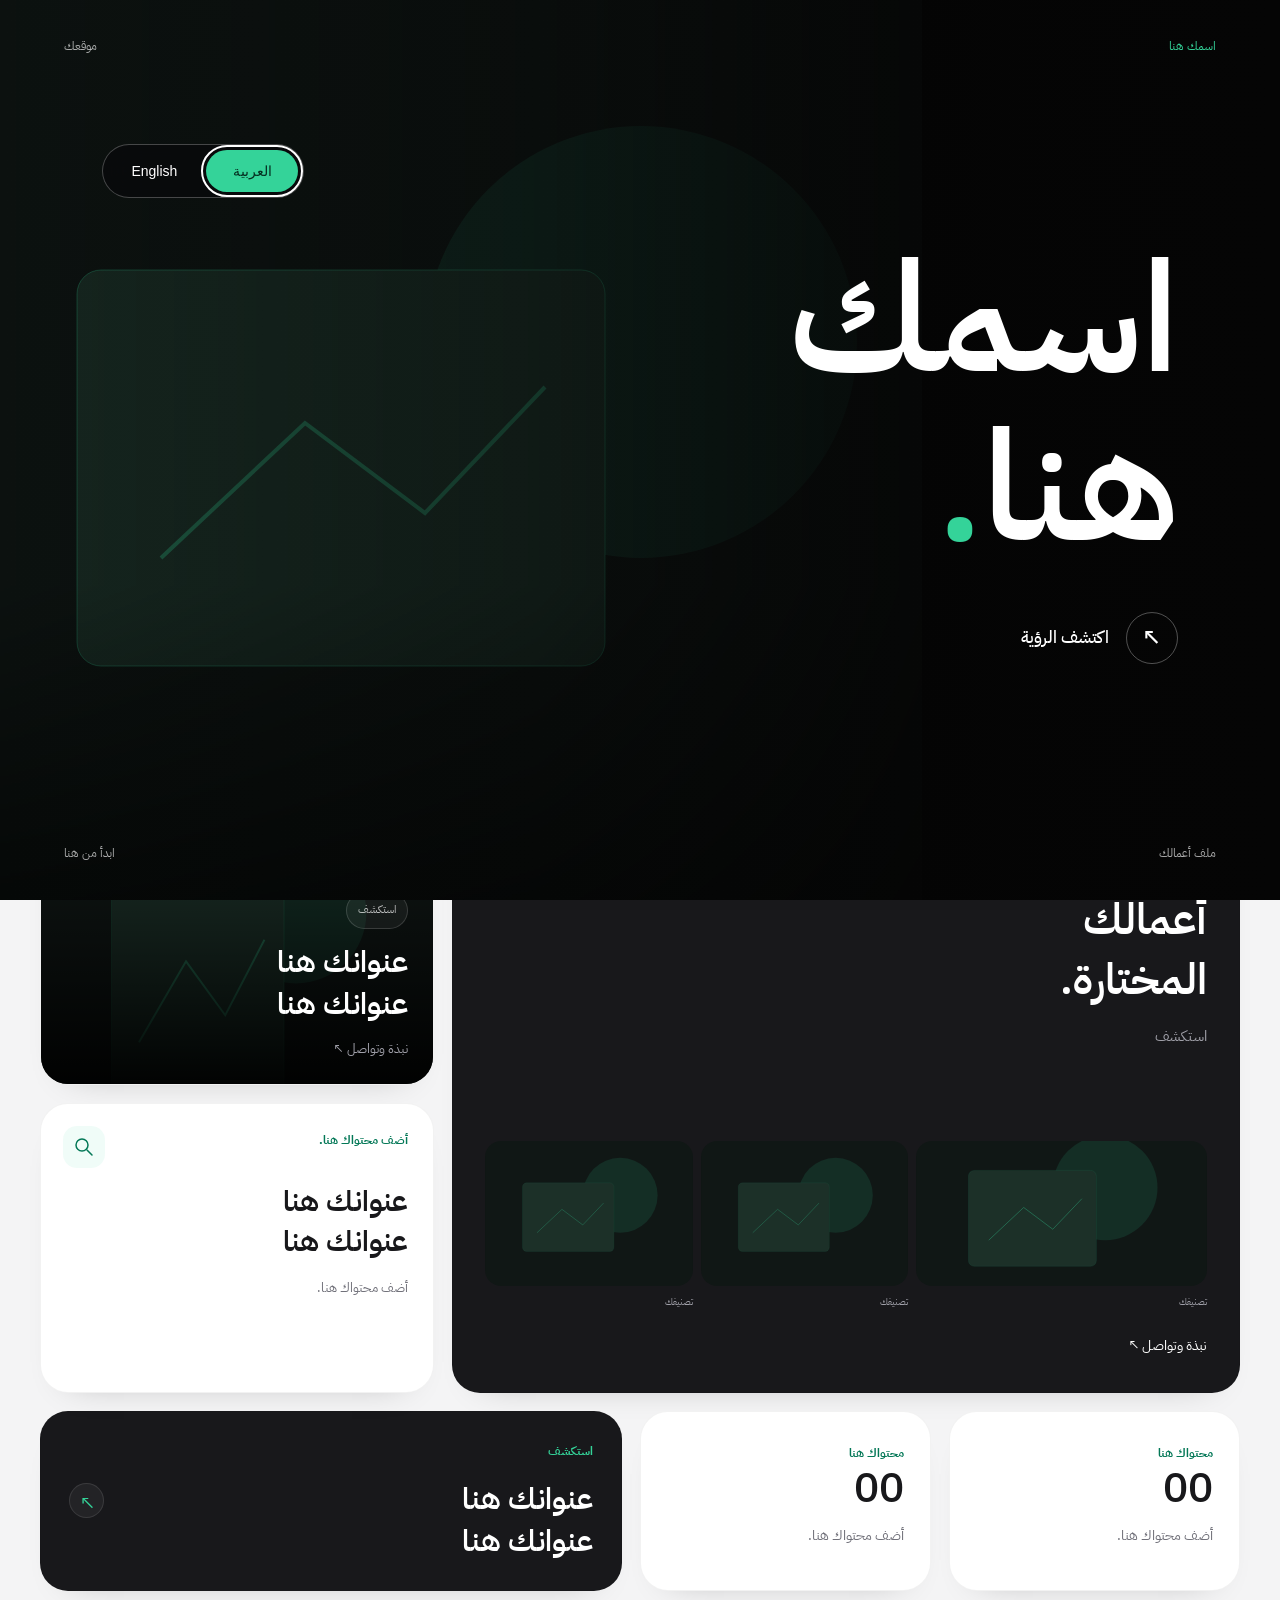
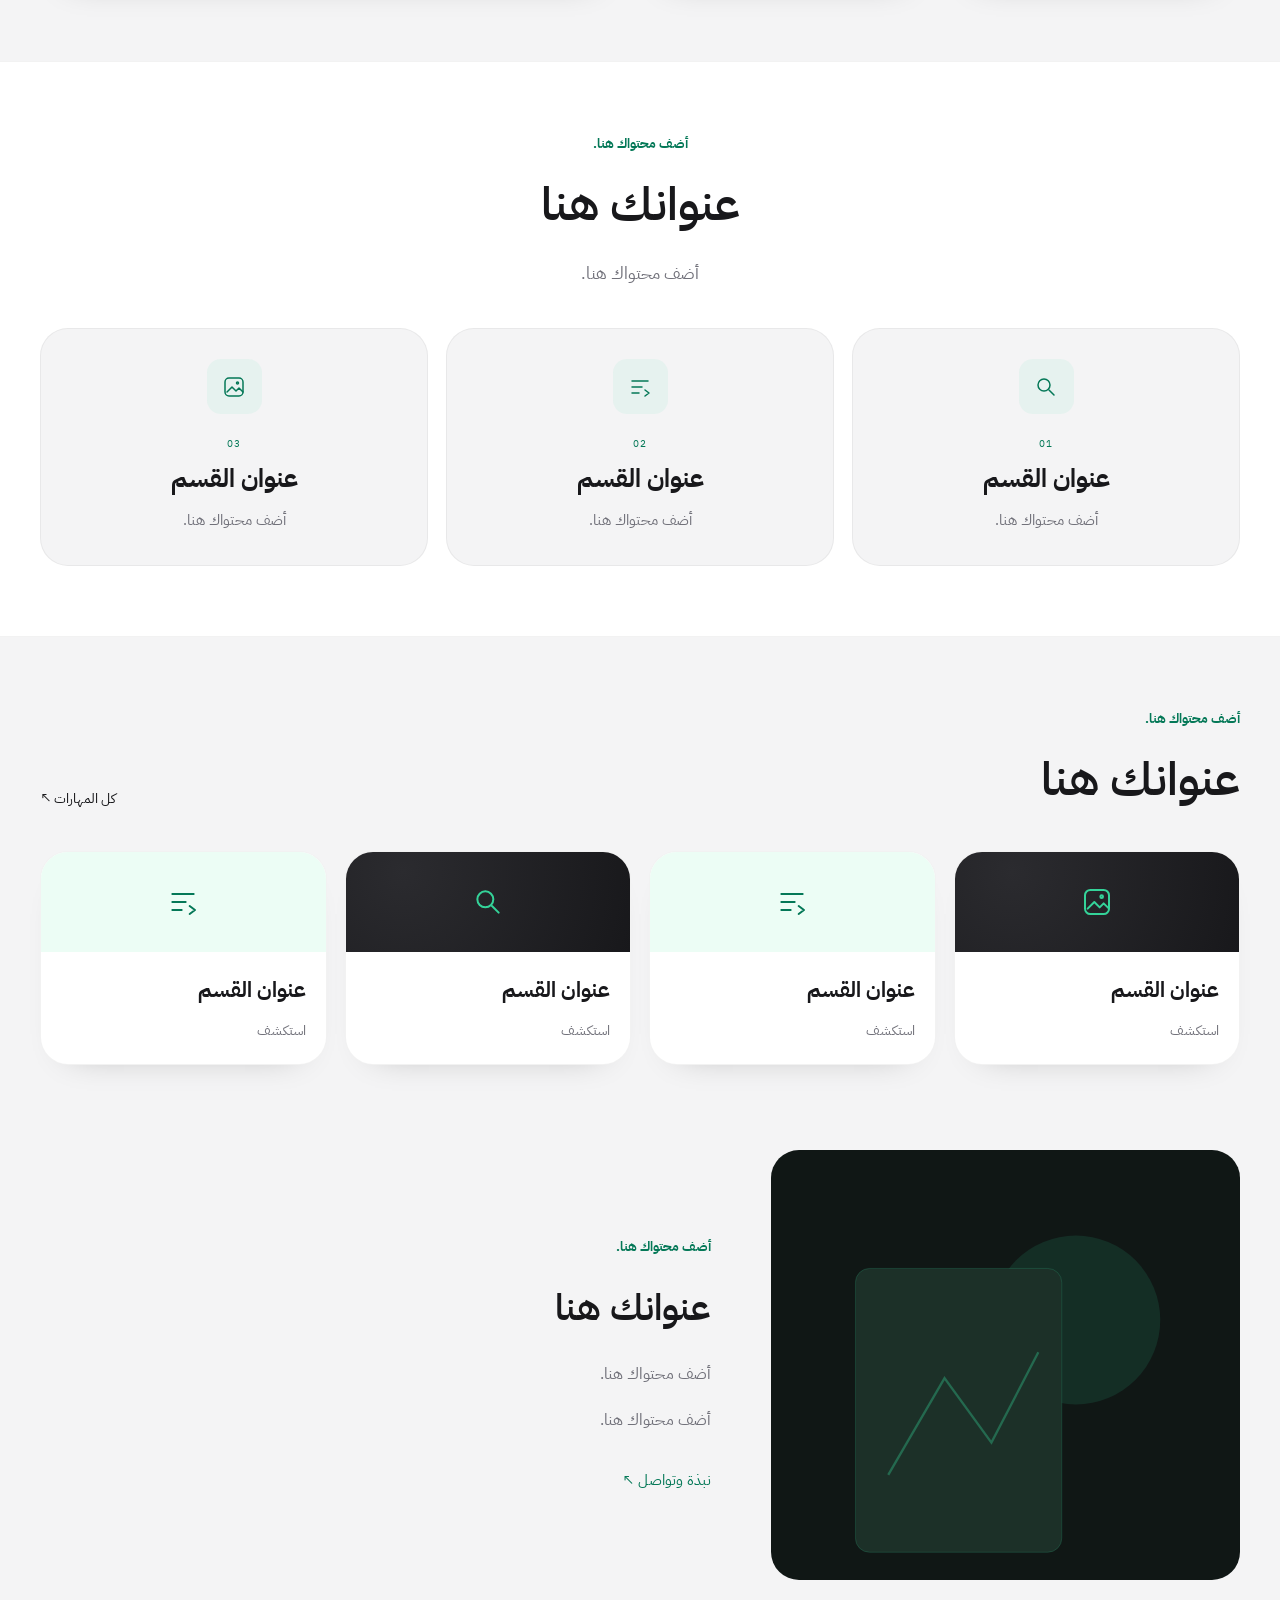
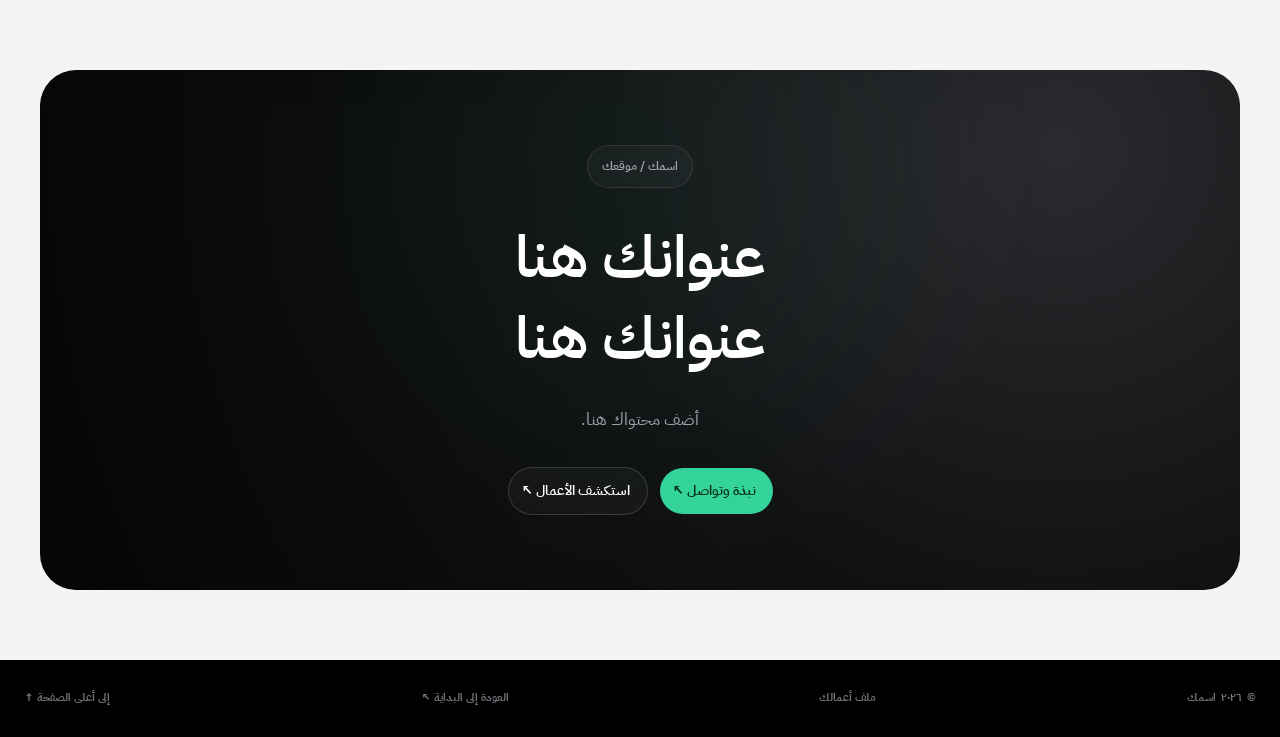
==== commit 5be5046e: "Sync current bilingual layout with neutral placeholder content" ====
--- a/index-ar.html
+++ b/index-ar.html
@@ -1,16 +1,8 @@
 <!DOCTYPE html>
 
-<html dir="rtl" lang="ar"><head><meta charset="utf-8"/><meta content="width=device-width,initial-scale=1" name="viewport"/><meta content="بورتفوليو اسمك — دورك أو حرفتك، من مدينتك." name="description"/><meta content="index, follow" name="robots"/><meta content="#000000" name="theme-color"/>
-<!-- للتخصيص: استبدل كل روابط "your-username.github.io/portfolio-template" برابط GitHub Pages الخاص بك -->
-<link href="https://your-username.github.io/portfolio-template/index-ar.html" rel="canonical"/><meta content="https://your-username.github.io/portfolio-template/index-ar.html" property="og:url"/><meta content="https://your-username.github.io/portfolio-template/assets/og-image.jpg" property="og:image"/><link href="assets/favicon.png" rel="icon" type="image/png"/><meta content="website" property="og:type"/><meta content="اسمك | بورتفوليو" property="og:title"/><meta content="وصف قصير عنك وعن عملك، يظهر في نتائج البحث ومعاينات الروابط." property="og:description"/><meta content="summary" name="twitter:card"/><title>اسمك | بورتفوليو</title><link href="https://fonts.googleapis.com" rel="preconnect"/><link crossorigin="" href="https://fonts.gstatic.com" rel="preconnect"/><link href="https://fonts.googleapis.com/css2?family=Inter:wght@300;400;500;600;700&amp;display=swap" rel="stylesheet"/><link href="styles.css" rel="stylesheet"/>
-<!-- للتخصيص: البيانات المنظمة أدناه — اسمك وبريدك ومدينتك ودورك ومهاراتك -->
-<script type="application/ld+json">{"@context": "https://schema.org", "@type": "Person", "name": "اسمك", "email": "mailto:you@example.com", "address": {"@type": "PostalAddress", "addressLocality": "مدينتك", "addressCountry": "CC"}, "jobTitle": "دورك أو حرفتك", "knowsAbout": ["Skill One", "Skill Two", "Skill Three"]}</script><meta content="ar_EG" property="og:locale"/><link href="arabic.css" rel="stylesheet"/><link href="index.html" hreflang="en" rel="alternate"/><link href="index-ar.html" hreflang="ar" rel="alternate"/></head><body><a class="skip" href="#main">انتقل إلى المحتوى</a><div class="grain"></div><header><nav><a class="logo" dir="ltr" href="index-ar.html">YN<span>·</span></a><div class="links"><a href="work-ar.html">الأعمال</a><a href="info-ar.html">عنّي</a></div>
-<!-- للتخصيص: روابط حساباتك الأربعة على وسائل التواصل -->
-<div class="social-mini"><a aria-label="فيسبوك" href="#" rel="noopener noreferrer" target="_blank"><svg aria-hidden="true" focusable="false" viewbox="0 0 24 24"><path d="M14 21v-8h3l.5-4H14V7c0-1.1.3-2 2-2h2V1.4A26 26 0 0 0 15 1c-3 0-5 1.8-5 5v3H7v4h3v8z"></path></svg></a><a aria-label="إنستغرام" href="#" rel="noopener noreferrer" target="_blank"><svg aria-hidden="true" focusable="false" viewbox="0 0 24 24"><rect fill="none" height="18" rx="5" stroke="currentColor" stroke-width="2" width="18" x="3" y="3"></rect><circle cx="12" cy="12" fill="none" r="4" stroke="currentColor" stroke-width="2"></circle><circle cx="17.5" cy="6.5" r="1.2"></circle></svg></a><a aria-label="X" href="#" rel="noopener noreferrer" target="_blank"><svg aria-hidden="true" focusable="false" viewbox="0 0 24 24"><path d="M18.9 2H22l-6.8 7.8L23.2 22h-6.3L12 14.6 5.5 22H2.3l7.8-9L2 2h6.5l4.4 6.7L18.9 2zm-1.1 18h1.7L7.5 4H5.7z"></path></svg></a><a aria-label="تيك توك" href="#" rel="noopener noreferrer" target="_blank"><svg aria-hidden="true" focusable="false" viewbox="0 0 24 24"><path d="M15 2h3c.3 2.4 1.6 3.9 4 4.2v3a8 8 0 0 1-4-1.2v7.6a6.4 6.4 0 1 1-5.5-6.3v3.2a3.2 3.2 0 1 0 2.5 3.1z"></path></svg></a></div><a aria-label="Switch to English" class="language-link" dir="ltr" href="index.html" lang="en">EN</a><a class="pill light" href="info-ar.html#contact">لنتحدث <b>↖</b></a><button aria-expanded="false" aria-label="افتح القائمة" class="menu">☰</button></nav><div class="mobile-links"><a href="index-ar.html">الرئيسية</a><a href="work-ar.html">الأعمال</a><a href="info-ar.html">عنّي والتواصل</a><a href="index.html" lang="en">English</a></div></header>
-<!-- للتخصيص: شاشة البداية تعرض اسمك في سطرين — أبقِ السطرين قصيرين حتى يحافظ التصميم على شكله -->
-<dialog aria-label="اختر اللغة واستكشف أعمالك" class="entry-screen" dir="rtl" lang="ar"><img alt="" class="entry-image" fetchpriority="high" src="assets/hero-roses.jpg"/><div class="entry-shade"></div><div class="entry-top"><span>اسمك</span><span>المدينة، البلد</span></div><button aria-label="اكتشف الرؤية" class="entry-button" type="button"><span class="entry-name"><span>اسمك</span><span>هنا<span class="entry-dot">.</span></span></span><span class="entry-action"><span aria-hidden="true" class="entry-circle">↖</span><span>اكتشف الرؤية</span></span></button><div class="entry-bottom"><span>بحث / إبداع / تنظيم</span><span>ابدأ من هنا</span></div><div aria-label="اختر اللغة / Choose language" class="entry-language" dir="ltr" role="group"><button aria-pressed="false" data-language="en" lang="en" type="button">English</button><button aria-pressed="true" data-language="ar" lang="ar" type="button">العربية</button></div></dialog><main class="home-page" id="main"><section class="home-hero dark-zone" id="top"><div class="home-glow"></div><div class="home-sticker sticker-left"><span class="sticker-icon"><svg aria-hidden="true" viewbox="0 0 24 24"><circle cx="10" cy="10" r="6"></circle><path d="m15 15 5 5"></path></svg></span><span>بحث<br/><b>بصري</b></span></div><div class="home-sticker sticker-right"><span class="sticker-icon"><svg aria-hidden="true" viewbox="0 0 24 24"><path d="M4 6h16M4 12h10M4 18h7m6-3 4 3-4 3"></path></svg></span><span>طرق عمل<br/><b>إبداعية</b></span></div><div class="home-hero-copy"><p class="home-eyebrow"><span></span>اسمك / المدينة، البلد</p><h1>حين تتراكم الخبرة،<br/>تتضح <i>الرؤية.</i></h1><p class="home-description">اكتب هنا نبذة قصيرة عنك: ماذا تصنع، وما الذي يهمك، ونوع العمل الذي تحب تقديمه. سطران أو ثلاثة تكفي.</p><div class="home-actions"><a class="pill accent" href="work-ar.html">شاهد الأعمال <b>↖</b></a><a class="pill home-secondary" href="info-ar.html">عنّي والتواصل <b>↖</b></a></div></div><p class="home-scroll">تعرّف أكثر <span>↓</span></p></section>
-<section aria-label="نظرة على أعمالي" class="home-collection light-zone"><div class="home-bento"><a class="home-tile home-feature" href="work-ar.html"><div class="home-tile-top"><span class="home-chip">من أعمالي</span><span aria-hidden="true" class="tile-arrow">↖</span></div><h2>أفكار تتحوّل<br/>إلى صور.</h2><p>أفضل مشاريعك، مجتمعة في معرض واحد.</p><div class="home-preview"><img alt="من المشروع الأول" loading="lazy" src="assets/work/project-one/01.jpg"/><img alt="من المشروع الثاني" loading="lazy" src="assets/work/project-two/01.jpg"/><img alt="من المشروع الثالث" loading="lazy" src="assets/work/project-three/01.jpg"/><span>صور</span><span>أفلام</span><span>تجارب</span></div><span class="home-tile-link">استكشف ٤ مشاريع <span aria-hidden="true">↖</span></span></a><a class="home-tile home-portrait" href="info-ar.html"><img alt="صورتك" loading="lazy" src="assets/portrait-shadow.jpg"/><div><span class="home-chip">عنّي</span><h2>خبرات متنوّعة،<br/>وخيط يجمعها.</h2><span class="home-tile-link">تعرّف إلى رحلتي ↖</span></div></a><div class="home-tile home-method"><span class="sticker-icon"><svg aria-hidden="true" viewbox="0 0 24 24"><circle cx="10" cy="10" r="6"></circle><path d="m15 15 5 5"></path></svg></span><p class="label dark">طريقتي</p><h2>البحث<br/>قبل الافتراض.</h2><p>دورك أو حرفتك في سطر واحد</p></div></div><div class="home-mini-grid"><div class="home-tile home-mini"><span class="label dark">الرصيد</span><strong>١٠+</strong><p>أعوام من الخبرة في مجالك</p></div><div class="home-tile home-mini"><span class="label dark">الممارسة</span><strong>اليوم</strong><p>تركيزك أو حرفتك الحالية</p></div><a class="home-tile home-link-tile" href="info-ar.html#expertise"><div><p class="label">خبرة تتّسع</p><h2>مهارات نمت<br/>مع كل تجربة.</h2></div><span aria-hidden="true" class="tile-arrow">↖</span></a></div></section>
-<section class="home-process light-zone" id="method"><div class="home-section-heading"><p class="label dark">من الفكرة إلى التنفيذ</p><h2>للإبداع خطواته أيضًا.</h2><p>أصل بين البحث وصياغة الأوامر والتصوّر البصري والإنتاج، في خطوات واضحة تمنح الفكرة مساحة للتجربة وطريقًا إلى التنفيذ.</p></div><div class="home-process-grid"><article class="home-tile"><span class="sticker-icon"><svg aria-hidden="true" viewbox="0 0 24 24"><circle cx="10" cy="10" r="6"></circle><path d="m15 15 5 5"></path></svg></span><span class="process-number">٠١</span><h3>البحث</h3><p>أفحص الأدوات والنماذج والمراجع لأفهم الإمكانات قبل أن أختار.</p></article><article class="home-tile"><span class="sticker-icon"><svg aria-hidden="true" viewbox="0 0 24 24"><path d="M4 6h16M4 12h10M4 18h7m6-3 4 3-4 3"></path></svg></span><span class="process-number">٠٢</span><h3>الصياغة</h3><p>أصوغ الأوامر وأختبرها، وأطوّرها مع كل نتيجة.</p></article><article class="home-tile"><span class="sticker-icon"><svg aria-hidden="true" viewbox="0 0 24 24"><rect height="18" rx="4" width="18" x="3" y="3"></rect><path d="m5 17 5-5 4 4 3-3 4 4"></path><circle cx="15.5" cy="8" r="1"></circle></svg></span><span class="process-number">٠٣</span><h3>الإنتاج</h3><p>أحوّل التصوّر إلى صور ومواد بصرية وخطوات إنتاج مترابطة.</p></article></div></section>
-<section class="home-practice light-zone"><div class="home-section-heading practice-heading"><div><p class="label dark">ما أعمل عليه</p><h2>أدوات مختلفة، وقصد واحد.</h2></div><a href="info-ar.html#expertise">جميع المهارات ↖</a></div><div class="practice-grid"><a class="home-tile practice-card" href="info-ar.html#expertise"><div><svg aria-hidden="true" viewbox="0 0 24 24"><rect height="18" rx="4" width="18" x="3" y="3"></rect><path d="m5 17 5-5 4 4 3-3 4 4"></path><circle cx="15.5" cy="8" r="1"></circle></svg></div><h3>المهارة الأولى</h3><p>وصف قصير</p></a><a class="home-tile practice-card" href="info-ar.html#expertise"><div><svg aria-hidden="true" viewbox="0 0 24 24"><path d="M4 6h16M4 12h10M4 18h7m6-3 4 3-4 3"></path></svg></div><h3>المهارة الثانية</h3><p>وصف قصير</p></a><a class="home-tile practice-card" href="info-ar.html#expertise"><div><svg aria-hidden="true" viewbox="0 0 24 24"><circle cx="10" cy="10" r="6"></circle><path d="m15 15 5 5"></path></svg></div><h3>المهارة الثالثة</h3><p>وصف قصير</p></a><a class="home-tile practice-card" href="info-ar.html#expertise"><div><svg aria-hidden="true" viewbox="0 0 24 24"><path d="M4 6h16M4 12h10M4 18h7m6-3 4 3-4 3"></path></svg></div><h3>المهارة الرابعة</h3><p>وصف قصير</p></a></div></section>
-<section class="home-identity light-zone"><div class="home-identity-image"><img alt="صورتك" loading="lazy" src="assets/portrait-park.jpg"/></div><div><p class="label dark">من أين بدأت</p><h2>كل تجربة تركت أثرًا في طريقتي.</h2><p>اكتب هنا قصتك: من أين بدأت، والطريق الذي سلكته، وما تعلمته في كل مرحلة منها.</p><p>ثم اربط ذلك باليوم: ماذا تصنع الآن، ولماذا تجعلك هذه الرحلة متميزًا فيه.</p><a class="home-text-link" href="info-ar.html">الخبرات بالتفصيل ↖</a></div></section>
-<section class="home-contact-wrap light-zone"><div class="home-contact dark-zone"><div class="home-glow"></div><p class="home-eyebrow">لنعمل معًا</p><h2>لديك فكرة<br/>تستحق التجربة؟</h2><p>أرحّب بالتعاون في البحث والإنتاج الإبداعي، وبالأفكار التي تحتاج إلى تفكير متأنٍّ وطريقة واضحة للعمل.</p><div class="home-actions"><a class="pill accent" href="info-ar.html#contact">لنتحدث <b>↖</b></a><a class="pill home-secondary" href="work-ar.html">استكشف الأعمال <b>↖</b></a></div></div></section></main><footer><span>© <span id="year"></span> اسمك</span><span>صُنع بفضول وعناية</span><button class="replay-intro" type="button">العودة إلى البداية ↖</button><a href="#top">إلى أعلى الصفحة ↑</a></footer><script src="script.js"></script><script src="entry.js"></script><script src="locale-ar.js"></script></body></html>
+<html dir="rtl" lang="ar"><head><meta charset="utf-8"/><meta content="width=device-width,initial-scale=1" name="viewport"/><meta content="قالب ملف أعمال باللغتين. أضف محتواك هنا." name="description"/><meta content="index, follow" name="robots"/><meta content="#000000" name="theme-color"/><link href="assets/favicon.svg" rel="icon" type="image/svg+xml"/><title>ملف أعمالك</title><link href="https://fonts.googleapis.com" rel="preconnect"/><link crossorigin="" href="https://fonts.gstatic.com" rel="preconnect"/><link href="https://fonts.googleapis.com/css2?family=Inter:wght@300;400;500;600;700&amp;display=swap" rel="stylesheet"/><link href="styles.css" rel="stylesheet"/><link href="arabic.css" rel="stylesheet"/><link href="index.html" hreflang="en" rel="alternate"/><link href="index-ar.html" hreflang="ar" rel="alternate"/></head><body><a class="skip" href="#main">انتقل إلى المحتوى</a><div class="grain"></div><header><nav><a class="logo" dir="ltr" href="index-ar.html">YN<span>·</span></a><div class="links"><a href="work-ar.html">الأعمال</a><a href="info-ar.html">عنّي</a></div><div class="social-mini"><a aria-disabled="true" aria-label="فيسبوك" data-placeholder="link" href="#"><svg aria-hidden="true" focusable="false" viewbox="0 0 24 24"><path d="M14 21v-8h3l.5-4H14V7c0-1.1.3-2 2-2h2V1.4A26 26 0 0 0 15 1c-3 0-5 1.8-5 5v3H7v4h3v8z"></path></svg></a><a aria-disabled="true" aria-label="إنستغرام" data-placeholder="link" href="#"><svg aria-hidden="true" focusable="false" viewbox="0 0 24 24"><rect fill="none" height="18" rx="5" stroke="currentColor" stroke-width="2" width="18" x="3" y="3"></rect><circle cx="12" cy="12" fill="none" r="4" stroke="currentColor" stroke-width="2"></circle><circle cx="17.5" cy="6.5" r="1.2"></circle></svg></a><a aria-disabled="true" aria-label="X" data-placeholder="link" href="#"><svg aria-hidden="true" focusable="false" viewbox="0 0 24 24"><path d="M18.9 2H22l-6.8 7.8L23.2 22h-6.3L12 14.6 5.5 22H2.3l7.8-9L2 2h6.5l4.4 6.7L18.9 2zm-1.1 18h1.7L7.5 4H5.7z"></path></svg></a><a aria-disabled="true" aria-label="تيك توك" data-placeholder="link" href="#"><svg aria-hidden="true" focusable="false" viewbox="0 0 24 24"><path d="M15 2h3c.3 2.4 1.6 3.9 4 4.2v3a8 8 0 0 1-4-1.2v7.6a6.4 6.4 0 1 1-5.5-6.3v3.2a3.2 3.2 0 1 0 2.5 3.1z"></path></svg></a></div><a aria-label="Switch to English" class="language-link" dir="ltr" href="index.html" lang="en">EN</a><a class="pill light" href="info-ar.html#contact">لنتحدث <b>↖</b></a><button aria-expanded="false" aria-label="افتح القائمة" class="menu">☰</button></nav><div class="mobile-links"><a href="index-ar.html">الرئيسية</a><a href="work-ar.html">الأعمال</a><a href="info-ar.html">عنّي والتواصل</a><a href="index.html" lang="en">English</a></div></header><dialog aria-label="ادخل إلى ملف أعمالك" class="entry-screen" dir="rtl" lang="ar"><img alt="مساحة للصورة" class="entry-image" fetchpriority="high" src="assets/placeholder.svg"/><div class="entry-shade"></div><div class="entry-top"><span>اسمك</span><span>موقعك</span></div><button aria-label="اكتشف الرؤية" class="entry-button" type="button"><span class="entry-name"><span>اسمك</span><span>هنا.</span></span><span class="entry-action"><span aria-hidden="true" class="entry-circle">↖</span><span>اكتشف الرؤية</span></span></button><div class="entry-bottom"><span>ملف أعمالك</span><span>ابدأ من هنا</span></div><div aria-label="اختر اللغة / Choose language" class="entry-language" dir="ltr" role="group"><button aria-pressed="false" data-language="en" lang="en" type="button">English</button><button aria-pressed="true" data-language="ar" lang="ar" type="button">العربية</button></div></dialog><main class="home-page" id="main"><section class="home-hero dark-zone" id="top"><div class="home-glow"></div><div class="home-sticker sticker-left"><span class="sticker-icon"><svg aria-hidden="true" viewbox="0 0 24 24"><circle cx="10" cy="10" r="6"></circle><path d="m15 15 5 5"></path></svg></span><span>مهارتك</span></div><div class="home-sticker sticker-right"><span class="sticker-icon"><svg aria-hidden="true" viewbox="0 0 24 24"><path d="M4 6h16M4 12h10M4 18h7m6-3 4 3-4 3"></path></svg></span><span>مهارتك</span></div><div class="home-hero-copy"><p class="home-eyebrow">اسمك / موقعك</p><h1>عنوانك هنا،<br/><i>ورؤيتك.</i></h1><p class="home-description">أضف محتواك هنا.</p><div class="home-actions"><a class="pill accent" href="work-ar.html">استكشف الأعمال ↖</a><a class="pill home-secondary" href="info-ar.html">نبذة وتواصل ↖</a></div></div><p class="home-scroll">مرر للاستكشاف ↓</p></section>
+<section aria-label="نظرة على أعمالي" class="home-collection light-zone"><div class="home-bento"><a class="home-tile home-feature" href="work-ar.html"><div class="home-tile-top"><span class="home-chip">استكشف</span><span aria-hidden="true" class="tile-arrow">↖</span></div><h2>أعمالك<br/>المختارة.</h2><p>استكشف</p><div class="home-preview"><img alt="مساحة للصورة" loading="lazy" src="assets/placeholder.svg"/><img alt="مساحة للصورة" loading="lazy" src="assets/placeholder.svg"/><img alt="مساحة للصورة" loading="lazy" src="assets/placeholder.svg"/><span>تصنيفك</span><span>تصنيفك</span><span>تصنيفك</span></div><span class="home-tile-link">نبذة وتواصل ↖</span></a><a class="home-tile home-portrait" href="info-ar.html"><img alt="مساحة للصورة" loading="lazy" src="assets/portrait-placeholder.svg"/><div><span class="home-chip">استكشف</span><h2>عنوانك هنا<br/>عنوانك هنا</h2><span class="home-tile-link">نبذة وتواصل ↖</span></div></a><div class="home-tile home-method"><span class="sticker-icon"><svg aria-hidden="true" viewbox="0 0 24 24"><circle cx="10" cy="10" r="6"></circle><path d="m15 15 5 5"></path></svg></span><p class="label dark">أضف محتواك هنا.</p><h2>عنوانك هنا<br/>عنوانك هنا</h2><p>أضف محتواك هنا.</p></div></div><div class="home-mini-grid"><div class="home-tile home-mini"><span class="label dark">محتواك هنا</span><strong>00</strong><p>أضف محتواك هنا.</p></div><div class="home-tile home-mini"><span class="label dark">محتواك هنا</span><strong>00</strong><p>أضف محتواك هنا.</p></div><a class="home-tile home-link-tile" href="info-ar.html#expertise"><div><p class="label">استكشف</p><h2>عنوانك هنا<br/>عنوانك هنا</h2></div><span aria-hidden="true" class="tile-arrow">↖</span></a></div></section>
+<section class="home-process light-zone" id="method"><div class="home-section-heading"><p class="label dark">أضف محتواك هنا.</p><h2>عنوانك هنا</h2><p>أضف محتواك هنا.</p></div><div class="home-process-grid"><article class="home-tile"><span class="sticker-icon"><svg aria-hidden="true" viewbox="0 0 24 24"><circle cx="10" cy="10" r="6"></circle><path d="m15 15 5 5"></path></svg></span><span class="process-number">01</span><h3>عنوان القسم</h3><p>أضف محتواك هنا.</p></article><article class="home-tile"><span class="sticker-icon"><svg aria-hidden="true" viewbox="0 0 24 24"><path d="M4 6h16M4 12h10M4 18h7m6-3 4 3-4 3"></path></svg></span><span class="process-number">02</span><h3>عنوان القسم</h3><p>أضف محتواك هنا.</p></article><article class="home-tile"><span class="sticker-icon"><svg aria-hidden="true" viewbox="0 0 24 24"><rect height="18" rx="4" width="18" x="3" y="3"></rect><path d="m5 17 5-5 4 4 3-3 4 4"></path><circle cx="15.5" cy="8" r="1"></circle></svg></span><span class="process-number">03</span><h3>عنوان القسم</h3><p>أضف محتواك هنا.</p></article></div></section>
+<section class="home-practice light-zone"><div class="home-section-heading practice-heading"><div><p class="label dark">أضف محتواك هنا.</p><h2>عنوانك هنا</h2></div><a href="info-ar.html#expertise">كل المهارات ↖</a></div><div class="practice-grid"><a class="home-tile practice-card" href="info-ar.html#expertise"><div><svg aria-hidden="true" viewbox="0 0 24 24"><rect height="18" rx="4" width="18" x="3" y="3"></rect><path d="m5 17 5-5 4 4 3-3 4 4"></path><circle cx="15.5" cy="8" r="1"></circle></svg></div><h3>عنوان القسم</h3><p>استكشف</p></a><a class="home-tile practice-card" href="info-ar.html#expertise"><div><svg aria-hidden="true" viewbox="0 0 24 24"><path d="M4 6h16M4 12h10M4 18h7m6-3 4 3-4 3"></path></svg></div><h3>عنوان القسم</h3><p>استكشف</p></a><a class="home-tile practice-card" href="info-ar.html#expertise"><div><svg aria-hidden="true" viewbox="0 0 24 24"><circle cx="10" cy="10" r="6"></circle><path d="m15 15 5 5"></path></svg></div><h3>عنوان القسم</h3><p>استكشف</p></a><a class="home-tile practice-card" href="info-ar.html#expertise"><div><svg aria-hidden="true" viewbox="0 0 24 24"><path d="M4 6h16M4 12h10M4 18h7m6-3 4 3-4 3"></path></svg></div><h3>عنوان القسم</h3><p>استكشف</p></a></div></section>
+<section class="home-identity light-zone"><div class="home-identity-image"><img alt="مساحة للصورة" loading="lazy" src="assets/portrait-placeholder.svg"/></div><div><p class="label dark">أضف محتواك هنا.</p><h2>عنوانك هنا</h2><p>أضف محتواك هنا.</p><p>أضف محتواك هنا.</p><a class="home-text-link" href="info-ar.html">نبذة وتواصل ↖</a></div></section>
+<section class="home-contact-wrap light-zone"><div class="home-contact dark-zone"><div class="home-glow"></div><p class="home-eyebrow">اسمك / موقعك</p><h2>عنوانك هنا<br/>عنوانك هنا</h2><p>أضف محتواك هنا.</p><div class="home-actions"><a class="pill accent" href="info-ar.html#contact">نبذة وتواصل ↖</a><a class="pill home-secondary" href="work-ar.html">استكشف الأعمال ↖</a></div></div></section></main><footer><span>© <span id="year"></span> اسمك</span><span>ملف أعمالك</span><button class="replay-intro" type="button">العودة إلى البداية ↖</button><a href="#top">إلى أعلى الصفحة ↑</a></footer><script src="script.js"></script><script src="entry.js"></script><script src="locale-ar.js"></script></body></html>
--- a/styles.css
+++ b/styles.css
@@ -165,7 +165,7 @@
 .work-index{display:flex;justify-content:space-between;gap:18px;border-top:1px solid var(--border);padding:24px 0;margin-top:85px;font-size:9px;letter-spacing:.16em;color:var(--sub)}
 .bento-section{padding-top:54px;padding-bottom:70px;scroll-margin-top:90px}
 .bento-heading{display:flex;align-items:center;justify-content:space-between;gap:20px;margin-bottom:27px}
-.bento-heading .label{margin:0}.bento-heading>p:last-child{font-size:12px;color:#71717a;margin:0}
+.bento-heading .label{margin:0}.bento-heading>p:last-child{font-size:12px;color:#71717a;margin:0}.bento-group{font-size:clamp(34px,4vw,54px);margin:80px 0 27px}.bento-heading+.bento-group{margin-top:0}
 .bento-grid{display:grid;grid-auto-flow:dense;grid-template-columns:repeat(3,minmax(0,1fr));grid-auto-rows:310px;gap:18px}
 .bento-card{position:relative;isolation:isolate;display:block;overflow:hidden;min-width:0;border-radius:28px;background:var(--dark);color:var(--white);border:1px solid #0001;box-shadow:0 15px 35px -24px #0008;transition:transform .45s cubic-bezier(.34,1.56,.64,1),box-shadow .4s;outline-offset:5px}
 .bento-feature{grid-column:span 2;grid-row:span 2}.bento-wide{grid-column:span 2}
@@ -175,12 +175,12 @@
 .bento-open{position:absolute;top:22px;right:22px;width:34px;height:34px;border-radius:50%;background:#1010128c;border:1px solid #fff4;backdrop-filter:blur(12px);display:grid;place-items:center;font-size:15px}
 .bento-caption{position:absolute;left:24px;right:24px;bottom:22px}.bento-caption>span{font-size:9px;letter-spacing:.14em;color:#ffffffb3}.bento-caption h2{font-size:32px;letter-spacing:-.05em;margin:7px 0 9px;line-height:1.05}.bento-feature h2{font-size:clamp(42px,5vw,70px)}.bento-caption p{margin:0;font-size:11px;color:#ffffffb3}.bento-caption p span{color:var(--accent);margin-left:6px}
 .bento-card:focus-visible{outline:3px solid #047857}.bento-card[aria-busy=true] .bento-open{animation:gallery-pulse .7s infinite alternate}
-@media(hover:hover) and (prefers-reduced-motion:no-preference){.bento-card:hover{transform:translateY(-6px) rotate(-.6deg);box-shadow:0 25px 45px -22px #0006;z-index:2}.bento-card:hover>img{transform:scale(1.035)}}
+@media(hover:hover) and (prefers-reduced-motion:no-preference){.bento-card:hover{box-shadow:0 25px 45px -22px #0006;z-index:2}.bento-card:hover>img{transform:scale(1.035)}}
 .gallery-end{display:flex;align-items:center;justify-content:space-between;border-top:1px solid #d4d4d8;margin-top:50px;padding-top:30px}.gallery-end p{font-size:22px;letter-spacing:-.04em;margin:0}
-.viewer-open{overflow:hidden}.project-viewer{padding:28px;width:min(1150px,calc(100vw - 40px));max-height:calc(100dvh - 40px);border:1px solid var(--border);border-radius:28px;background:#111113;color:var(--white);box-shadow:0 25px 90px #0009;overscroll-behavior:contain}.project-viewer::backdrop{background:#000d;backdrop-filter:blur(12px)}.project-viewer[open]{animation:viewer-in .25s ease-out}.viewer-head{display:flex;align-items:center;justify-content:space-between;gap:20px}.viewer-head .label{margin-bottom:8px}.viewer-head h2{font-size:32px;letter-spacing:-.05em}.viewer-close,.viewer-toolbar button{font:inherit;color:#fff;background:#ffffff0d;border:1px solid #ffffff26;border-radius:50%;width:44px;height:44px;cursor:pointer;flex-shrink:0}.viewer-close:hover,.viewer-toolbar button:not(:disabled):hover{border-color:var(--accent);color:var(--accent)}#viewer-description{font-size:12px;color:var(--sub);max-width:760px;margin:16px 0 22px}.viewer-stage{position:relative;min-height:220px;background:#000;border-radius:18px;overflow:hidden}.viewer-media{display:flex;align-items:center;justify-content:center;min-height:220px}.viewer-media img,.viewer-media video{display:block;width:100%;height:min(60vh,650px);object-fit:contain}.viewer-loading{position:absolute;top:50%;left:50%;transform:translate(-50%,-50%);z-index:1;color:var(--accent);font-size:12px;pointer-events:none;display:none}.viewer-stage[aria-busy=true] .viewer-loading{display:block;animation:gallery-pulse .8s infinite alternate}.viewer-stage[aria-busy=true] .viewer-media{opacity:.25}.viewer-error{font-size:13px;color:var(--sub);padding:0 20px 20px}.viewer-error a{color:var(--accent)}.viewer-toolbar{display:flex;align-items:center;justify-content:center;gap:24px;margin-top:18px}.viewer-count{font-size:11px;letter-spacing:.15em;min-width:70px;text-align:center;color:var(--sub)}.viewer-toolbar button:disabled{opacity:.25;cursor:default}.project-viewer button:focus-visible{outline:2px solid var(--accent);outline-offset:3px}
+.viewer-open{overflow:hidden}.project-viewer{padding:28px;width:min(1150px,calc(100vw - 40px));max-height:calc(100vh - 40px);max-height:calc(100dvh - 40px);overflow-y:auto;-webkit-overflow-scrolling:touch;border:1px solid var(--border);border-radius:28px;background:#111113;color:var(--white);box-shadow:0 25px 90px #0009;overscroll-behavior:contain}.project-viewer::backdrop{background:#000d;backdrop-filter:blur(12px)}.project-viewer[open]{animation:viewer-in .25s ease-out}.viewer-head{display:flex;align-items:center;justify-content:space-between;gap:20px}.viewer-head .label{margin-bottom:8px}.viewer-head h2{font-size:32px;letter-spacing:-.05em}.viewer-close,.viewer-toolbar button{font:inherit;color:#fff;background:#ffffff0d;border:1px solid #ffffff26;border-radius:50%;width:44px;height:44px;cursor:pointer;flex-shrink:0}.viewer-close:hover,.viewer-toolbar button:not(:disabled):hover{border-color:var(--accent);color:var(--accent)}#viewer-description{font-size:12px;color:var(--sub);max-width:760px;margin:16px 0 22px}.viewer-stage{position:relative;min-height:220px;background:#000;border-radius:18px;overflow:hidden}.viewer-media{display:flex;align-items:center;justify-content:center;min-height:220px}.viewer-media img,.viewer-media video{display:block;width:100%;height:min(60vh,650px);object-fit:contain}.viewer-loading{position:absolute;top:50%;left:50%;transform:translate(-50%,-50%);z-index:1;color:var(--accent);font-size:12px;pointer-events:none;display:none}.viewer-stage[aria-busy=true] .viewer-loading{display:block;animation:gallery-pulse .8s infinite alternate}.viewer-stage[aria-busy=true] .viewer-media{opacity:.25}.viewer-error{font-size:13px;color:var(--sub);padding:0 20px 20px}.viewer-error a{color:var(--accent)}.viewer-toolbar{display:flex;align-items:center;justify-content:center;gap:24px;margin-top:18px}.viewer-count{font-size:11px;letter-spacing:.15em;min-width:70px;text-align:center;color:var(--sub)}.viewer-toolbar button:disabled{opacity:.25;cursor:default}.project-viewer button:focus-visible{outline:2px solid var(--accent);outline-offset:3px}.project-viewer [hidden]{display:none!important}
 @keyframes gallery-pulse{to{opacity:.35}}@keyframes viewer-in{from{opacity:0;transform:translateY(12px)}to{opacity:1;transform:none}}
 @media(max-width:850px){.work-intro{padding-top:135px;padding-bottom:0}.work-intro h1{font-size:clamp(48px,9vw,76px)}.work-lead{font-size:14px}.work-index{margin-top:56px;font-size:8px;gap:12px}.work-index span:last-child{display:none}.bento-section{padding-top:30px;padding-bottom:45px}.bento-heading{align-items:flex-start;flex-direction:column;gap:10px}.bento-grid{grid-template-columns:repeat(2,minmax(0,1fr));grid-auto-rows:290px;gap:14px}.bento-feature{grid-row:span 1}.bento-wide{grid-column:span 2}.bento-caption h2{font-size:28px}.bento-feature h2{font-size:42px}.gallery-end p{font-size:19px}}
-@media(max-width:540px){.bento-grid{grid-template-columns:1fr;grid-auto-rows:340px}.bento-feature,.bento-wide{grid-column:auto;grid-row:auto}.bento-feature{min-height:400px;grid-row:span 1}.bento-grid{grid-auto-rows:auto}.bento-card{height:340px}.bento-feature{height:400px}.bento-caption h2{font-size:34px}.bento-type{top:20px;left:20px}.project-viewer{padding:18px;width:calc(100vw - 16px);max-height:calc(100dvh - 16px);border-radius:24px}.viewer-head h2{font-size:27px}.viewer-head .label{font-size:9px}.viewer-media img,.viewer-media video{height:48vh}.viewer-close{width:42px;height:42px}.gallery-end{gap:15px}.gallery-end .pill{white-space:nowrap}.work-index{letter-spacing:.12em}}
+@media(max-width:540px){.bento-grid{grid-template-columns:1fr;grid-auto-rows:340px}.bento-feature,.bento-wide{grid-column:auto;grid-row:auto}.bento-feature{min-height:400px;grid-row:span 1}.bento-grid{grid-auto-rows:auto}.bento-card{height:340px}.bento-feature{height:400px}.bento-caption h2{font-size:34px}.bento-type{top:20px;left:20px}.project-viewer{padding:18px;width:calc(100vw - 16px);max-height:calc(100vh - 16px);max-height:calc(100dvh - 16px);border-radius:24px}.viewer-head h2{font-size:27px}.viewer-head .label{font-size:9px}.viewer-media img,.viewer-media video{height:48vh}.viewer-close{width:42px;height:42px}.gallery-end{gap:15px}.gallery-end .pill{white-space:nowrap}.work-index{letter-spacing:.12em}}
 @media(prefers-reduced-motion:reduce){.project-viewer[open],.viewer-loading,.bento-card[aria-busy=true] .bento-open{animation:none}}
 
 /* HOME: image-led entry, centered hero and portfolio bento */
@@ -196,3 +196,38 @@
 @media(prefers-reduced-motion:reduce){.entry-screen,.entry-image,.entry-name>span,.entry-circle{animation:none!important}.entry-leaving{opacity:0}.entry-button{transform:translate(0,-50%)}.entry-image{opacity:.85}@media(max-width:540px){.entry-button{transform:none}}}
 
 .replay-intro{display:none}.intro-ready .replay-intro{display:inline-block}
+
+.viewer-role{display:flex;align-items:baseline;gap:10px;margin:-8px 0 22px;font-size:12px;color:var(--sub);max-width:760px}
+.viewer-role-label{font-size:9px;font-weight:700;letter-spacing:.18em;color:var(--accent);flex-shrink:0}
+.viewer-case{margin-top:24px;padding-top:22px;border-top:1px solid var(--border)}
+.viewer-case h3{margin:0 0 16px;font-size:21px;letter-spacing:-.03em}
+.case-grid{display:grid;grid-template-columns:repeat(auto-fit,minmax(230px,1fr));gap:18px}
+.case-grid h4{margin:0 0 7px;font-size:10px;font-weight:700;letter-spacing:.18em;text-transform:uppercase;color:var(--accent)}
+.case-grid p{margin:0;font-size:13px;line-height:1.75;color:var(--sub)}
+
+/* TiltedCard grid + card-deck viewer */
+.bento-grid{perspective:1200px}
+.bento-card.tilt-on{transition:transform .12s ease-out,box-shadow .4s}
+.bento-tip{position:absolute;left:0;top:0;z-index:6;pointer-events:none;background:var(--black);color:var(--mint);font-size:10px;font-weight:600;padding:5px 10px;border-radius:6px;white-space:nowrap;opacity:0;transition:opacity .2s;box-shadow:0 8px 24px #0006}
+.bento-card.tilt-on .bento-tip{opacity:1}
+.deck-stage{position:relative;margin-top:16px;padding-top:52px}
+.deck{position:relative;height:min(54vh,540px);perspective:1000px}
+.dcard{position:absolute;inset:0;border-radius:22px;overflow:hidden;background:#F4F4F5;border:1px solid var(--border);transition:transform .45s cubic-bezier(.16,1,.3,1),opacity .45s,filter .45s}
+.dcard img,.dcard video{display:block;width:100%;height:100%;object-fit:cover}
+.dcard.active img,.dcard.active video{object-fit:contain}
+.dcard.behind1{transform:scale(.94) translateY(-24px);opacity:.7;filter:brightness(.55);z-index:1;pointer-events:none}
+.dcard.behind2{transform:scale(.88) translateY(-46px);opacity:.4;filter:brightness(.35);pointer-events:none}
+.dcard.active{z-index:3;cursor:grab;touch-action:pan-y}
+.dcard.dragging{transition:none;cursor:grabbing}
+.dcard .play-badge{position:absolute;top:50%;left:50%;transform:translate(-50%,-50%);width:64px;height:64px;border-radius:50%;background:rgba(10,10,10,.6);backdrop-filter:blur(8px);border:1px solid rgba(255,255,255,.2);color:#fff;display:grid;place-items:center;cursor:pointer;z-index:2}
+.deck-hint{margin:12px 0 0;text-align:center;font-size:9px;letter-spacing:.2em;color:var(--muted)}
+.deck-stage .viewer-error{margin-top:12px}
+.deck-stage .viewer-loading{top:40%}
+.project-viewer #viewer-description{margin:16px 0 0}
+.project-viewer .viewer-role{margin:10px 0 0}
+@media(max-width:540px){.deck{height:44vh}.deck-stage{padding-top:40px}}
+
+/* Portrait videos (reels): deck takes the video's portrait size instead of the wide box */
+.deck{margin-inline:auto;transition:width .45s cubic-bezier(.16,1,.3,1)}
+.deck.portrait{height:min(60vh,560px)}
+@media(max-width:540px){.deck.portrait{height:54vh}}
--- a/arabic.css
+++ b/arabic.css
@@ -36,3 +36,11 @@
 
 /* Keep Latin brands readable inside right-aligned Arabic cards. */
 .bento-caption h2{direction:rtl;text-align:right;unicode-bidi:isolate}.viewer-head h2{direction:rtl;text-align:right;unicode-bidi:isolate}.practice-heading{text-align:right}.links{color:#d4d4d8}.skill-grid i{background:linear-gradient(270deg,var(--accent) 78%,#e4e4e7 78%)}.home-mini strong{direction:ltr;text-align:right}
+
+.viewer-role-label,.case-grid h4,.viewer-case h3{letter-spacing:0!important}
+.case-grid h4{text-transform:none}
+.viewer-case h3{font-size:24px}
+.viewer-role{font-size:14px}
+.case-grid p{font-size:14px;line-height:1.9}
+
+.deck-hint,.bento-tip{letter-spacing:0!important}
